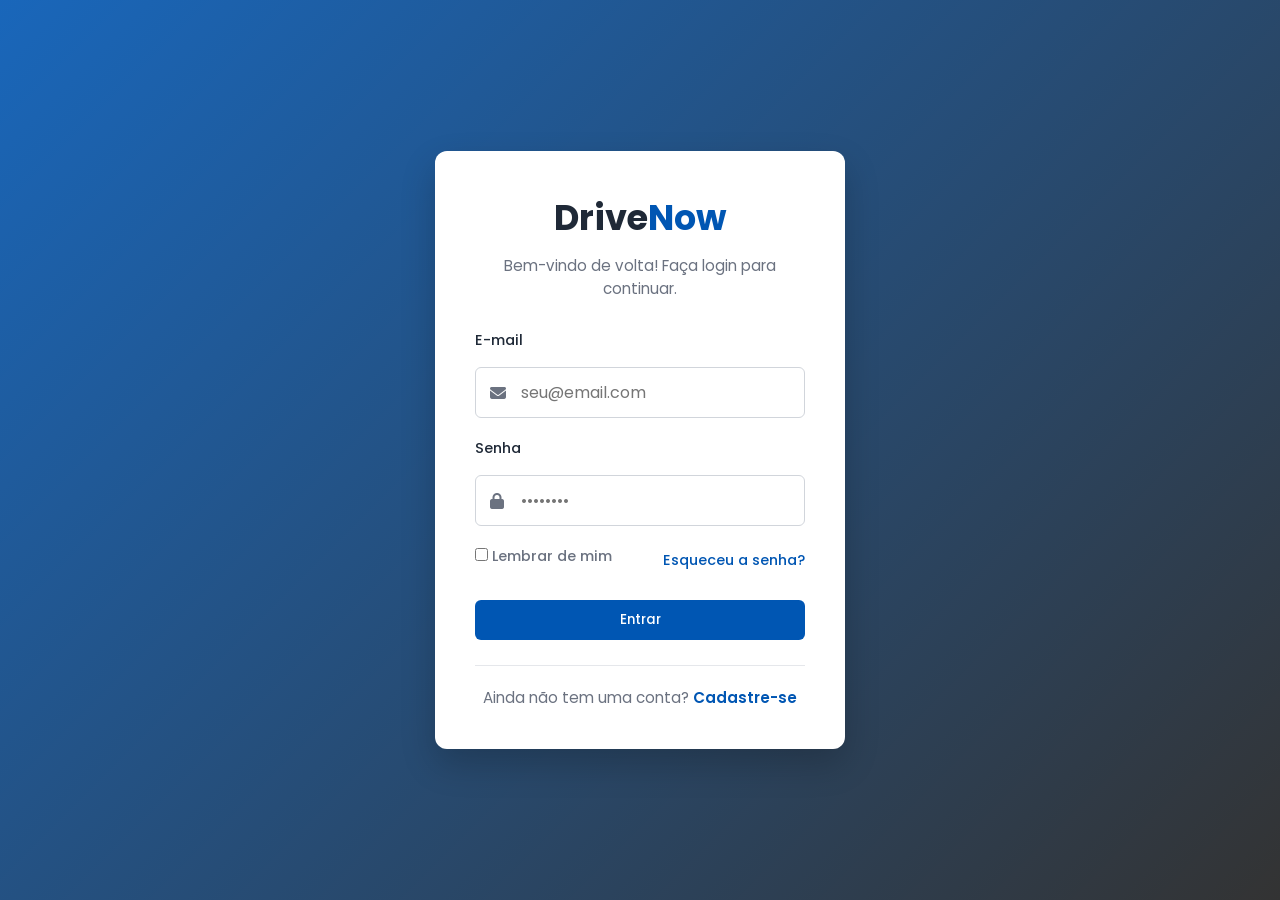
==== frontend/admin.html @ c978b405 "Add files via upload" ====
<!DOCTYPE html>
<html lang="pt-BR">
<head>
    <meta charset="UTF-8">
    <meta name="viewport" content="width=device-width, initial-scale=1.0">
    <title>Painel Admin | DriveNow</title>
    <link href="https://fonts.googleapis.com/css2?family=Poppins:wght@300;400;500;600;700&display=swap" rel="stylesheet">
    <link rel="stylesheet" href="https://cdnjs.cloudflare.com/ajax/libs/font-awesome/6.4.0/css/all.min.css">
    <link rel="stylesheet" href="style.css"> <link rel="stylesheet" href="admin.css"> </head>
<body class="admin-body">

    <div class="admin-container">
        <aside class="sidebar">
            <div class="sidebar-header">
                <a href="index.html" class="logo">Drive<span>Now</span></a>
            </div>
            
            <ul class="sidebar-menu">
                <li class="active"><a href="#" data-target="sec-dashboard"><i class="fas fa-home"></i> Dashboard</a></li>
                <li><a href="#" data-target="sec-veiculos"><i class="fas fa-car"></i> Veículos</a></li>
                <li><a href="#" data-target="sec-locatarios"><i class="fas fa-user"></i> Locatários</a></li>
                <li><a href="#" data-target="sec-locacoes"><i class="fas fa-clipboard-list"></i> Locações</a></li>
                <li><a href="#" data-target="sec-financeiro"><i class="fas fa-money-bill-wave"></i> Financeiro</a></li>
                <li><a href="#" data-target="sec-manutencao"><i class="fas fa-wrench"></i> Manutenção</a></li>
                <li><a href="#" data-target="sec-relatorios"><i class="fas fa-chart-bar"></i> Relatórios</a></li>
                <li class="divider"></li>
                <li><a href="#" data-target="sec-config"><i class="fas fa-cog"></i> Configurações</a></li>
                <li><a href="#" onclick="adminLogout()"><i class="fas fa-sign-out-alt"></i> Deslogar</a></li>
            </ul>
        </aside>

        <main class="main-content">
            <header class="top-header">
                <div class="header-left">
                    <button class="hamburger" id="hamburger"><i class="fas fa-bars"></i></button>
                    <div class="header-title">
                        <h2 id="page-title">Dashboard Visão Geral</h2>
                    </div>
                </div>
                <div class="header-user">
                    <span id="admin-name">Olá, Admin</span>
                    <div class="avatar"><i class="fas fa-user-shield"></i></div>
                </div>
            </header>

            <!-- DASHBOARD -->
            <div id="sec-dashboard" class="admin-section" style="display: block;">
                <!-- Métricas Principais -->
                <div class="dashboard-metrics">
                    <div class="stat-card primary">
                        <div class="stat-info">
                            <h3>Reservas Ativas</h3>
                            <p class="number">12</p>
                            <span class="change positive">+8% vs ontem</span>
                        </div>
                        <div class="stat-icon"><i class="fas fa-key"></i></div>
                    </div>
                    <div class="stat-card success">
                        <div class="stat-info">
                            <h3>Veículos Disponíveis</h3>
                            <p class="number">24</p>
                            <span class="change neutral">de 32 total</span>
                        </div>
                        <div class="stat-icon"><i class="fas fa-car-side"></i></div>
                    </div>
                    <div class="stat-card warning">
                        <div class="stat-info">
                            <h3>Total de Clientes</h3>
                            <p class="number">156</p>
                            <span class="change positive">+12 este mês</span>
                        </div>
                        <div class="stat-icon"><i class="fas fa-users"></i></div>
                    </div>
                    <div class="stat-card info">
                        <div class="stat-info">
                            <h3>Faturamento (Mês)</h3>
                            <p class="number">R$ 18.450</p>
                            <span class="change positive">+15% vs mês anterior</span>
                        </div>
                        <div class="stat-icon"><i class="fas fa-dollar-sign"></i></div>
                    </div>
                </div>

                <!-- Gráficos e Análises -->
                <div class="dashboard-charts">
                    <div class="chart-container">
                        <h3>Receita Mensal</h3>
                        <div class="chart-placeholder">
                            <div class="chart-bar" style="height: 60%; background: var(--primary-color);"><span>R$ 18.4k</span></div>
                            <div class="chart-bar" style="height: 45%; background: var(--success-color);"><span>R$ 15.6k</span></div>
                            <div class="chart-bar" style="height: 80%; background: var(--warning-color);"><span>R$ 22.1k</span></div>
                            <div class="chart-bar" style="height: 35%; background: var(--danger-color);"><span>R$ 12.3k</span></div>
                            <div class="chart-bar" style="height: 70%; background: var(--primary-color);"><span>R$ 19.8k</span></div>
                            <div class="chart-bar" style="height: 55%; background: var(--success-color);"><span>R$ 16.2k</span></div>
                        </div>
                        <div class="chart-labels">
                            <span>Jan</span><span>Fev</span><span>Mar</span><span>Abr</span><span>Mai</span><span>Jun</span>
                        </div>
                    </div>

                    <div class="chart-container">
                        <h3>Utilização da Frota</h3>
                        <div class="pie-chart">
                            <div class="pie-segment" style="background: conic-gradient(var(--success-color) 0% 75%, var(--warning-color) 75% 85%, var(--danger-color) 85% 100%);">
                                <div class="pie-center">
                                    <span class="pie-percentage">75%</span>
                                    <span class="pie-label">Alugados</span>
                                </div>
                            </div>
                        </div>
                        <div class="chart-legend">
                            <div class="legend-item"><span class="legend-color" style="background: var(--success-color);"></span> Disponível (75%)</div>
                            <div class="legend-item"><span class="legend-color" style="background: var(--warning-color);"></span> Manutenção (10%)</div>
                            <div class="legend-item"><span class="legend-color" style="background: var(--danger-color);"></span> Indisponível (15%)</div>
                        </div>
                    </div>
                </div>

                <!-- Atividades Recentes -->
                <div class="recent-activities">
                    <div class="section-header">
                        <h3>Atividades Recentes</h3>
                        <button class="btn btn-outline">Ver Todas</button>
                    </div>
                    <div class="activity-list">
                        <div class="activity-item">
                            <div class="activity-icon success"><i class="fas fa-check-circle"></i></div>
                            <div class="activity-content">
                                <p><strong>João Silva</strong> alugou Audi RS7</p>
                                <span class="activity-time">há 2 horas</span>
                            </div>
                        </div>
                        <div class="activity-item">
                            <div class="activity-icon warning"><i class="fas fa-tools"></i></div>
                            <div class="activity-content">
                                <p>Manutenção agendada para BMW X5</p>
                                <span class="activity-time">há 4 horas</span>
                            </div>
                        </div>
                        <div class="activity-item">
                            <div class="activity-icon primary"><i class="fas fa-user-plus"></i></div>
                            <div class="activity-content">
                                <p>Novo cliente <strong>Maria Santos</strong> cadastrado</p>
                                <span class="activity-time">há 6 horas</span>
                            </div>
                        </div>
                        <div class="activity-item">
                            <div class="activity-icon danger"><i class="fas fa-exclamation-triangle"></i></div>
                            <div class="activity-content">
                                <p>Locação atrasada - Volkswagen Polo</p>
                                <span class="activity-time">há 8 horas</span>
                            </div>
                        </div>
                    </div>
                </div>

                <!-- Alertas e Notificações -->
                <div class="dashboard-alerts">
                    <div class="alert-card warning">
                        <i class="fas fa-exclamation-triangle"></i>
                        <div class="alert-content">
                            <h4>3 veículos com manutenção pendente</h4>
                            <p>Revisão preventiva necessária</p>
                        </div>
                        <button class="btn btn-sm">Ver Detalhes</button>
                    </div>
                    <div class="alert-card info">
                        <i class="fas fa-calendar-check"></i>
                        <div class="alert-content">
                            <h4>5 reservas para hoje</h4>
                            <p>Prepare os veículos</p>
                        </div>
                        <button class="btn btn-sm">Ver Agenda</button>
                    </div>
                </div>
            </div>

            <!-- VEÍCULOS -->
            <div id="sec-veiculos" class="admin-section" style="display: none;">
                <div class="section-header">
                    <h3>Gerenciar Veículos</h3>
                    <button class="btn btn-primary" onclick="openAddVehicleModal()" style="padding: 8px 20px;">+ Adicionar Veículo</button>
                </div>

                <!-- Estatísticas da Frota -->
                <div class="fleet-stats">
                    <div class="stat-mini">
                        <span class="stat-number">32</span>
                        <span class="stat-label">Total de Veículos</span>
                    </div>
                    <div class="stat-mini">
                        <span class="stat-number">24</span>
                        <span class="stat-label">Disponíveis</span>
                    </div>
                    <div class="stat-mini">
                        <span class="stat-number">5</span>
                        <span class="stat-label">Alugados</span>
                    </div>
                    <div class="stat-mini">
                        <span class="stat-number">3</span>
                        <span class="stat-label">Em Manutenção</span>
                    </div>
                </div>

                <div class="filter-bar">
                    <input type="text" id="vehicle-search" placeholder="Buscar veículo..." class="filter-input">
                    <select class="filter-select">
                        <option>Todos os Status</option>
                        <option>Disponível</option>
                        <option>Alugado</option>
                        <option>Manutenção</option>
                    </select>
                    <select class="filter-select">
                        <option>Todas as Categorias</option>
                        <option>Luxo</option>
                        <option>Executivo</option>
                        <option>Econômico</option>
                    </select>
                </div>
                <table class="data-table">
                    <thead>
                        <tr>
                            <th>ID</th>
                            <th>Veículo</th>
                            <th>Placa</th>
                            <th>Valor/Dia</th>
                            <th>Status</th>
                            <th>Ações</th>
                        </tr>
                    </thead>
                    <tbody>
                        <tr>
                            <td>#V001</td>
                            <td>Audi RS7</td>
                            <td>ABC-1234</td>
                            <td>R$ 450,00</td>
                            <td><span class="status active">Disponível</span></td>
                            <td><button class="btn-action" title="Editar"><i class="fas fa-edit"></i></button> <button class="btn-action" title="Deletar"><i class="fas fa-trash"></i></button></td>
                        </tr>
                        <tr>
                            <td>#V002</td>
                            <td>Range Rover Velar</td>
                            <td>XYZ-5678</td>
                            <td>R$ 520,00</td>
                            <td><span class="status completed">Alugado</span></td>
                            <td><button class="btn-action" title="Editar"><i class="fas fa-edit"></i></button> <button class="btn-action" title="Deletar"><i class="fas fa-trash"></i></button></td>
                        </tr>
                        <tr>
                            <td>#V003</td>
                            <td>BMW X5</td>
                            <td>DEF-9012</td>
                            <td>R$ 380,00</td>
                            <td><span class="status pending">Manutenção</span></td>
                            <td><button class="btn-action" title="Editar"><i class="fas fa-edit"></i></button> <button class="btn-action" title="Deletar"><i class="fas fa-trash"></i></button></td>
                        </tr>
                    </tbody>
                </table>
            </div>

            <!-- LOCATÁRIOS -->
            <div id="sec-locatarios" class="admin-section" style="display: none;">
                <div class="section-header">
                    <h3>Gerenciar Locatários</h3>
                    <button class="btn btn-primary" onclick="openAddClientModal()" style="padding: 8px 20px;">+ Adicionar Cliente</button>
                </div>
                <div class="filter-bar">
                    <input type="text" id="client-search" placeholder="Buscar por email ou nome..." class="filter-input">
                    <select class="filter-select">
                        <option>Todos os Planos</option>
                        <option>Plus</option>
                        <option>Pro</option>
                        <option>Max</option>
                    </select>
                </div>
                <div class="client-stats">
                    <div class="stat-mini">
                        <span class="stat-number">156</span>
                        <span class="stat-label">Total de Clientes</span>
                    </div>
                    <div class="stat-mini">
                        <span class="stat-number">89</span>
                        <span class="stat-label">Clientes Ativos</span>
                    </div>
                    <div class="stat-mini">
                        <span class="stat-number">67</span>
                        <span class="stat-label">Novos este mês</span>
                    </div>
                    <div class="stat-mini">
                        <span class="stat-number">4.2</span>
                        <span class="stat-label">Média de Locações</span>
                    </div>
                </div>

                <!-- Distribuição de Planos -->
                <div class="plan-distribution">
                    <h4>Distribuição por Plano</h4>
                    <div class="plan-bars">
                        <div class="plan-bar">
                            <span class="plan-name">Plus</span>
                            <div class="bar-container">
                                <div class="bar-fill" style="width: 35%; background: var(--warning-color);"></div>
                            </div>
                            <span class="plan-percentage">35%</span>
                        </div>
                        <div class="plan-bar">
                            <span class="plan-name">Pro</span>
                            <div class="bar-container">
                                <div class="bar-fill" style="width: 45%; background: var(--primary-color);"></div>
                            </div>
                            <span class="plan-percentage">45%</span>
                        </div>
                        <div class="plan-bar">
                            <span class="plan-name">Max</span>
                            <div class="bar-container">
                                <div class="bar-fill" style="width: 20%; background: var(--success-color);"></div>
                            </div>
                            <span class="plan-percentage">20%</span>
                        </div>
                    </div>
                </div>
                <table class="data-table">
                    <thead>
                        <tr>
                            <th>ID</th>
                            <th>Nome/Email</th>
                            <th>Plano</th>
                            <th>Data Cadastro</th>
                            <th>Locações</th>
                            <th>Status</th>
                            <th>Ações</th>
                        </tr>
                    </thead>
                    <tbody>
                        <tr>
                            <td>#C001</td>
                            <td>João Silva<br><small>joao@email.com</small></td>
                            <td><span class="badge badge-pro">Pro</span></td>
                            <td>15/01/2026</td>
                            <td>5</td>
                            <td><span class="status active">Ativo</span></td>
                            <td><button class="btn-action" title="Ver Detalhes" onclick="viewClientDetails('C001')"><i class="fas fa-eye"></i></button> <button class="btn-action" title="Editar" onclick="editClient('C001')"><i class="fas fa-edit"></i></button></td>
                        </tr>
                        <tr>
                            <td>#C002</td>
                            <td>Maria Santos<br><small>maria@email.com</small></td>
                            <td><span class="badge badge-plus">Plus</span></td>
                            <td>20/02/2026</td>
                            <td>2</td>
                            <td><span class="status active">Ativo</span></td>
                            <td><button class="btn-action" title="Ver Detalhes" onclick="viewClientDetails('C002')"><i class="fas fa-eye"></i></button> <button class="btn-action" title="Editar" onclick="editClient('C002')"><i class="fas fa-edit"></i></button></td>
                        </tr>
                        <tr>
                            <td>#C003</td>
                            <td>Carlos Oliveira<br><small>carlos@email.com</small></td>
                            <td><span class="badge badge-max">Max</span></td>
                            <td>10/03/2026</td>
                            <td>12</td>
                            <td><span class="status active">Ativo</span></td>
                            <td><button class="btn-action" title="Ver Detalhes" onclick="viewClientDetails('C003')"><i class="fas fa-eye"></i></button> <button class="btn-action" title="Editar" onclick="editClient('C003')"><i class="fas fa-edit"></i></button></td>
                        </tr>
                        <tr>
                            <td>#C004</td>
                            <td>Ana Costa<br><small>ana@email.com</small></td>
                            <td><span class="badge badge-plus">Plus</span></td>
                            <td>05/03/2026</td>
                            <td>1</td>
                            <td><span class="status pending">Pendente</span></td>
                            <td><button class="btn-action" title="Ver Detalhes" onclick="viewClientDetails('C004')"><i class="fas fa-eye"></i></button> <button class="btn-action" title="Editar" onclick="editClient('C004')"><i class="fas fa-edit"></i></button></td>
                        </tr>
                    </tbody>
                </table>
            </div>

            <!-- LOCAÇÕES -->
            <div id="sec-locacoes" class="admin-section" style="display: none;">
                <div class="section-header">
                    <h3>Gerenciar Locações</h3>
                    <button class="btn btn-primary" onclick="openNewReservationModal()" style="padding: 8px 20px;">+ Nova Locação</button>
                </div>
                <div class="filter-bar">
                    <input type="text" id="reservation-search" placeholder="Buscar por veículo ou cliente..." class="filter-input">
                    <select class="filter-select">
                        <option>Todos os Status</option>
                        <option>Em Andamento</option>
                        <option>Concluído</option>
                        <option>Cancelado</option>
                        <option>Pendente</option>
                    </select>
                    <input type="date" class="filter-input" placeholder="Data inicial">
                    <input type="date" class="filter-input" placeholder="Data final">
                    <select class="filter-select">
                        <option>Todas as Categorias</option>
                        <option>Luxo</option>
                        <option>Executivo</option>
                        <option>Econômico</option>
                    </select>
                </div>
                <div class="reservation-stats">
                    <div class="stat-mini">
                        <span class="stat-number">12</span>
                        <span class="stat-label">Ativas</span>
                    </div>
                    <div class="stat-mini">
                        <span class="stat-number">45</span>
                        <span class="stat-label">Este mês</span>
                    </div>
                    <div class="stat-mini">
                        <span class="stat-number">3</span>
                        <span class="stat-label">Atrasadas</span>
                    </div>
                    <div class="stat-mini">
                        <span class="stat-number">R$ 15.2k</span>
                        <span class="stat-label">Receita Pendente</span>
                    </div>
                </div>
                <table class="data-table">
                    <thead>
                        <tr>
                            <th>ID Locação</th>
                            <th>Veículo</th>
                            <th>Cliente</th>
                            <th>Período</th>
                            <th>Valor</th>
                            <th>Status</th>
                            <th>Ações</th>
                        </tr>
                    </thead>
                    <tbody>
                        <tr>
                            <td>#LOC001</td>
                            <td>Audi RS7</td>
                            <td>João Silva</td>
                            <td>30/03 - 02/04</td>
                            <td>R$ 1.350,00</td>
                            <td><span class="status active">Em Andamento</span></td>
                            <td>
                                <button class="btn-action" title="Editar" onclick="editReservation('LOC001')"><i class="fas fa-edit"></i></button>
                                <button class="btn-action" title="Finalizar" onclick="completeReservation('LOC001')"><i class="fas fa-check"></i></button>
                                <button class="btn-action" title="Cancelar" onclick="cancelReservation('LOC001')"><i class="fas fa-times"></i></button>
                            </td>
                        </tr>
                        <tr>
                            <td>#LOC002</td>
                            <td>Range Rover</td>
                            <td>Maria Santos</td>
                            <td>28/03 - 30/03</td>
                            <td>R$ 1.040,00</td>
                            <td><span class="status completed">Concluído</span></td>
                            <td>
                                <button class="btn-action" title="Ver Detalhes" onclick="viewReservationDetails('LOC002')"><i class="fas fa-eye"></i></button>
                                <button class="btn-action" title="Recibo" onclick="generateReceipt('LOC002')"><i class="fas fa-file-pdf"></i></button>
                            </td>
                        </tr>
                        <tr>
                            <td>#LOC003</td>
                            <td>BMW X5</td>
                            <td>Carlos Oliveira</td>
                            <td>01/04 - 05/04</td>
                            <td>R$ 1.520,00</td>
                            <td><span class="status pending">Pendente</span></td>
                            <td>
                                <button class="btn-action" title="Confirmar" onclick="confirmReservation('LOC003')"><i class="fas fa-check-circle"></i></button>
                                <button class="btn-action" title="Editar" onclick="editReservation('LOC003')"><i class="fas fa-edit"></i></button>
                            </td>
                        </tr>
                        <tr>
                            <td>#LOC004</td>
                            <td>Volkswagen Polo</td>
                            <td>Ana Costa</td>
                            <td>25/03 - 27/03</td>
                            <td>R$ 360,00</td>
                            <td><span class="status completed">Concluído</span></td>
                            <td>
                                <button class="btn-action" title="Ver Detalhes" onclick="viewReservationDetails('LOC004')"><i class="fas fa-eye"></i></button>
                                <button class="btn-action" title="Recibo" onclick="generateReceipt('LOC004')"><i class="fas fa-file-pdf"></i></button>
                            </td>
                        </tr>
                    </tbody>
                </table>
            </div>

            <!-- FINANCEIRO -->
            <div id="sec-financeiro" class="admin-section" style="display: none;">
                <div class="section-header">
                    <h3>Relatório Financeiro</h3>
                </div>
                <div class="financial-cards">
                    <div class="financial-card">
                        <h4>Receita Total (Mês)</h4>
                        <p class="amount">R$ 18.450,00</p>
                        <span class="change positive">+12% vs mês anterior</span>
                    </div>
                    <div class="financial-card">
                        <h4>Receita Pendente</h4>
                        <p class="amount">R$ 2.100,00</p>
                        <span class="change neutral">3 pendências</span>
                    </div>
                    <div class="financial-card">
                        <h4>Ticket Médio</h4>
                        <p class="amount">R$ 1.234,00</p>
                        <span class="change neutral">Por locação</span>
                    </div>
                </div>
                <table class="data-table">
                    <thead>
                        <tr>
                            <th>ID</th>
                            <th>Locação</th>
                            <th>Valor</th>
                            <th>Data</th>
                            <th>Método</th>
                            <th>Status</th>
                        </tr>
                    </thead>
                    <tbody>
                        <tr>
                            <td>#PG001</td>
                            <td>#LOC001</td>
                            <td>R$ 1.350,00</td>
                            <td>30/03/2026</td>
                            <td>Débito</td>
                            <td><span class="status active">Pago</span></td>
                        </tr>
                        <tr>
                            <td>#PG002</td>
                            <td>#LOC002</td>
                            <td>R$ 1.040,00</td>
                            <td>28/03/2026</td>
                            <td>Crédito</td>
                            <td><span class="status active">Pago</span></td>
                        </tr>
                    </tbody>
                </table>
            </div>

            <!-- MANUTENÇÃO -->
            <div id="sec-manutencao" class="admin-section" style="display: none;">
                <div class="section-header">
                    <h3>Manutenção de Veículos</h3>
                    <button class="btn btn-primary" onclick="openAddMaintenanceModal()" style="padding: 8px 20px;">+ Nova Manutenção</button>
                </div>
                <div class="maintenance-overview">
                    <div class="overview-card">
                        <h4>Veículos em Manutenção</h4>
                        <span class="overview-number">3</span>
                    </div>
                    <div class="overview-card">
                        <h4>Manutenções este mês</h4>
                        <span class="overview-number">8</span>
                    </div>
                    <div class="overview-card">
                        <h4>Custo médio</h4>
                        <span class="overview-number">R$ 450</span>
                    </div>
                </div>
                <div class="filter-bar">
                    <select class="filter-select">
                        <option>Todos os Tipos</option>
                        <option>Revisão</option>
                        <option>Reparo</option>
                        <option>Substituição</option>
                        <option>Lavagem</option>
                    </select>
                    <select class="filter-select">
                        <option>Todos os Status</option>
                        <option>Em Andamento</option>
                        <option>Concluído</option>
                        <option>Atrasado</option>
                    </select>
                </div>
                <table class="data-table">
                    <thead>
                        <tr>
                            <th>ID</th>
                            <th>Veículo</th>
                            <th>Tipo</th>
                            <th>Data Início</th>
                            <th>Previsão</th>
                            <th>Custo</th>
                            <th>Status</th>
                            <th>Ações</th>
                        </tr>
                    </thead>
                    <tbody>
                        <tr>
                            <td>#MNT001</td>
                            <td>BMW X5</td>
                            <td>Revisão</td>
                            <td>25/03/2026</td>
                            <td>02/04/2026</td>
                            <td>R$ 850,00</td>
                            <td><span class="status pending">Em Progresso</span></td>
                            <td>
                                <button class="btn-action" title="Editar" onclick="editMaintenance('MNT001')"><i class="fas fa-edit"></i></button>
                                <button class="btn-action" title="Finalizar" onclick="completeMaintenance('MNT001')"><i class="fas fa-check"></i></button>
                            </td>
                        </tr>
                        <tr>
                            <td>#MNT002</td>
                            <td>Audi RS7</td>
                            <td>Reparo</td>
                            <td>20/03/2026</td>
                            <td>25/03/2026</td>
                            <td>R$ 1.200,00</td>
                            <td><span class="status completed">Concluído</span></td>
                            <td>
                                <button class="btn-action" title="Ver Detalhes" onclick="viewMaintenanceDetails('MNT002')"><i class="fas fa-eye"></i></button>
                                <button class="btn-action" title="Recibo" onclick="generateMaintenanceReceipt('MNT002')"><i class="fas fa-file-pdf"></i></button>
                            </td>
                        </tr>
                        <tr>
                            <td>#MNT003</td>
                            <td>Range Rover</td>
                            <td>Substituição</td>
                            <td>28/03/2026</td>
                            <td>05/04/2026</td>
                            <td>R$ 2.500,00</td>
                            <td><span class="status active">Aguardando Peças</span></td>
                            <td>
                                <button class="btn-action" title="Editar" onclick="editMaintenance('MNT003')"><i class="fas fa-edit"></i></button>
                                <button class="btn-action" title="Atualizar Status" onclick="updateMaintenanceStatus('MNT003')"><i class="fas fa-clock"></i></button>
                            </td>
                        </tr>
                    </tbody>
                </table>
            </div>

            <!-- RELATÓRIOS -->
            <div id="sec-relatorios" class="admin-section" style="display: none;">
                <div class="section-header">
                    <h3>Relatórios</h3>
                </div>
                <div class="reports-grid">
                    <div class="report-card">
                        <i class="fas fa-chart-line"></i>
                        <h4>Desempenho Mensal</h4>
                        <p>Ver gráficos de receita e utilizações</p>
                        <button class="btn btn-primary btn-sm" onclick="generateReport('monthly')">Gerar</button>
                    </div>
                    <div class="report-card">
                        <i class="fas fa-users"></i>
                        <h4>Análise de Clientes</h4>
                        <p>Dados demográficos e preferências</p>
                        <button class="btn btn-primary btn-sm" onclick="generateReport('clients')">Gerar</button>
                    </div>
                    <div class="report-card">
                        <i class="fas fa-car"></i>
                        <h4>Frota</h4>
                        <p>Utilização e disponibilidade</p>
                        <button class="btn btn-primary btn-sm" onclick="generateReport('fleet')">Gerar</button>
                    </div>
                    <div class="report-card">
                        <i class="fas fa-file-pdf"></i>
                        <h4>Exportar Dados</h4>
                        <p>Baixar relatórios em PDF/Excel</p>
                        <button class="btn btn-primary btn-sm" onclick="exportData()">Exportar</button>
                    </div>
                </div>
            </div>

            <!-- CONFIGURAÇÕES -->
            <div id="sec-config" class="admin-section" style="display: none;">
                <div class="section-header">
                    <h3>Configurações do Sistema</h3>
                    <div class="header-actions">
                        <button class="btn btn-outline" onclick="resetSettings()">
                            <i class="fas fa-undo"></i> Restaurar Padrões
                        </button>
                        <button class="btn btn-primary" onclick="saveSettings()">
                            <i class="fas fa-save"></i> Salvar Alterações
                        </button>
                    </div>
                </div>

                <!-- Sistema de Abas para Configurações -->
                <div class="settings-tabs">
                    <button class="settings-tab active" data-tab="general">
                        <i class="fas fa-cogs"></i> Geral
                    </button>
                    <button class="settings-tab" data-tab="financial">
                        <i class="fas fa-dollar-sign"></i> Financeiro
                    </button>
                    <button class="settings-tab" data-tab="notifications">
                        <i class="fas fa-bell"></i> Notificações
                    </button>
                    <button class="settings-tab" data-tab="security">
                        <i class="fas fa-shield-alt"></i> Segurança
                    </button>
                    <button class="settings-tab" data-tab="integrations">
                        <i class="fas fa-plug"></i> Integrações
                    </button>
                </div>

                <!-- Aba Geral -->
                <div id="tab-general" class="settings-content active">
                    <div class="settings-card">
                        <h4><i class="fas fa-building"></i> Informações da Empresa</h4>
                        <div class="settings-grid">
                            <div class="setting-item">
                                <label>Nome da Empresa</label>
                                <input type="text" value="DriveNow Locadora" class="setting-input">
                            </div>
                            <div class="setting-item">
                                <label>CNPJ</label>
                                <input type="text" value="12.345.678/0001-90" class="setting-input" placeholder="00.000.000/0000-00">
                            </div>
                            <div class="setting-item">
                                <label>Telefone</label>
                                <input type="tel" value="(11) 99999-9999" class="setting-input">
                            </div>
                            <div class="setting-item">
                                <label>Email Principal</label>
                                <input type="email" value="contato@drivenow.com" class="setting-input">
                            </div>
                            <div class="setting-item full-width">
                                <label>Endereço</label>
                                <input type="text" value="Rua das Locações, 123 - São Paulo/SP" class="setting-input">
                            </div>
                        </div>
                    </div>

                    <div class="settings-card">
                        <h4><i class="fas fa-clock"></i> Horário de Funcionamento</h4>
                        <div class="settings-grid">
                            <div class="setting-item">
                                <label>Horário Abertura</label>
                                <input type="time" value="08:00" class="setting-input">
                            </div>
                            <div class="setting-item">
                                <label>Horário Fechamento</label>
                                <input type="time" value="18:00" class="setting-input">
                            </div>
                            <div class="setting-item">
                                <label>Fuso Horário</label>
                                <select class="setting-input">
                                    <option value="America/Sao_Paulo" selected>America/São Paulo (GMT-3)</option>
                                    <option value="America/Rio_Branco">America/Rio Branco (GMT-5)</option>
                                </select>
                            </div>
                        </div>
                        <div class="setting-item checkbox">
                            <input type="checkbox" id="weekends" checked>
                            <label for="weekends">Funcionamento aos finais de semana</label>
                        </div>
                    </div>
                </div>

                <!-- Aba Financeiro -->
                <div id="tab-financial" class="settings-content">
                    <div class="settings-card">
                        <h4><i class="fas fa-calculator"></i> Taxas e Valores</h4>
                        <div class="settings-grid">
                            <div class="setting-item">
                                <label>Taxa de Comissão (%)</label>
                                <input type="number" value="15" min="0" max="50" step="0.5" class="setting-input">
                                <small>Porcentagem sobre cada locação</small>
                            </div>
                            <div class="setting-item">
                                <label>Multa por Atraso (R$/dia)</label>
                                <input type="number" value="50" min="0" step="5" class="setting-input">
                                <small>Valor cobrado por dia de atraso</small>
                            </div>
                            <div class="setting-item">
                                <label>Taxa de Cancelamento (%)</label>
                                <input type="number" value="10" min="0" max="100" class="setting-input">
                                <small>Taxa aplicada em cancelamentos</small>
                            </div>
                            <div class="setting-item">
                                <label>Valor Mínimo de Locação (R$)</label>
                                <input type="number" value="100" min="0" step="10" class="setting-input">
                            </div>
                        </div>
                    </div>

                    <div class="settings-card">
                        <h4><i class="fas fa-credit-card"></i> Formas de Pagamento</h4>
                        <div class="payment-methods">
                            <div class="setting-item checkbox">
                                <input type="checkbox" id="credit" checked>
                                <label for="credit">Cartão de Crédito</label>
                            </div>
                            <div class="setting-item checkbox">
                                <input type="checkbox" id="debit" checked>
                                <label for="debit">Cartão de Débito</label>
                            </div>
                            <div class="setting-item checkbox">
                                <input type="checkbox" id="pix" checked>
                                <label for="pix">PIX</label>
                            </div>
                            <div class="setting-item checkbox">
                                <input type="checkbox" id="boleto">
                                <label for="boleto">Boleto Bancário</label>
                            </div>
                            <div class="setting-item checkbox">
                                <input type="checkbox" id="transfer">
                                <label for="transfer">Transferência Bancária</label>
                            </div>
                        </div>
                    </div>
                </div>

                <!-- Aba Notificações -->
                <div id="tab-notifications" class="settings-content">
                    <div class="settings-card">
                        <h4><i class="fas fa-envelope"></i> Configurações de Email</h4>
                        <div class="settings-grid">
                            <div class="setting-item">
                                <label>SMTP Server</label>
                                <input type="text" value="smtp.gmail.com" class="setting-input">
                            </div>
                            <div class="setting-item">
                                <label>Porta SMTP</label>
                                <input type="number" value="587" class="setting-input">
                            </div>
                            <div class="setting-item">
                                <label>Email Remetente</label>
                                <input type="email" value="admin@drivenow.com" class="setting-input">
                            </div>
                            <div class="setting-item">
                                <label>Senha do Email</label>
                                <input type="password" value="••••••••" class="setting-input">
                            </div>
                        </div>
                        <button class="btn btn-outline btn-sm" onclick="testEmailConnection()">
                            <i class="fas fa-test-tube"></i> Testar Conexão
                        </button>
                    </div>

                    <div class="settings-card">
                        <h4><i class="fas fa-bell"></i> Tipos de Notificação</h4>
                        <div class="notification-settings">
                            <div class="notification-item">
                                <div class="notification-info">
                                    <h5>Nova Reserva</h5>
                                    <p>Notificar quando um cliente faz uma reserva</p>
                                </div>
                                <div class="notification-controls">
                                    <input type="checkbox" id="notify-reservation" checked>
                                    <select class="setting-input small">
                                        <option>Email + Push</option>
                                        <option>Apenas Email</option>
                                        <option>Apenas Push</option>
                                    </select>
                                </div>
                            </div>
                            <div class="notification-item">
                                <div class="notification-info">
                                    <h5>Cancelamento</h5>
                                    <p>Notificar quando uma reserva é cancelada</p>
                                </div>
                                <div class="notification-controls">
                                    <input type="checkbox" id="notify-cancel" checked>
                                    <select class="setting-input small">
                                        <option>Email + Push</option>
                                        <option>Apenas Email</option>
                                    </select>
                                </div>
                            </div>
                            <div class="notification-item">
                                <div class="notification-info">
                                    <h5>Atraso na Devolução</h5>
                                    <p>Alertar sobre veículos não devolvidos no prazo</p>
                                </div>
                                <div class="notification-controls">
                                    <input type="checkbox" id="notify-delay" checked>
                                    <select class="setting-input small">
                                        <option>Email + Push</option>
                                        <option>Apenas Email</option>
                                    </select>
                                </div>
                            </div>
                        </div>
                    </div>
                </div>

                <!-- Aba Segurança -->
                <div id="tab-security" class="settings-content">
                    <div class="settings-card">
                        <h4><i class="fas fa-lock"></i> Políticas de Senha</h4>
                        <div class="settings-grid">
                            <div class="setting-item">
                                <label>Comprimento Mínimo</label>
                                <input type="number" value="8" min="6" max="20" class="setting-input">
                            </div>
                            <div class="setting-item">
                                <label>Expirar Senha (dias)</label>
                                <input type="number" value="90" min="30" class="setting-input">
                            </div>
                        </div>
                        <div class="password-requirements">
                            <div class="setting-item checkbox">
                                <input type="checkbox" id="require-uppercase" checked>
                                <label for="require-uppercase">Exigir letra maiúscula</label>
                            </div>
                            <div class="setting-item checkbox">
                                <input type="checkbox" id="require-lowercase" checked>
                                <label for="require-lowercase">Exigir letra minúscula</label>
                            </div>
                            <div class="setting-item checkbox">
                                <input type="checkbox" id="require-numbers" checked>
                                <label for="require-numbers">Exigir números</label>
                            </div>
                            <div class="setting-item checkbox">
                                <input type="checkbox" id="require-special" checked>
                                <label for="require-special">Exigir caracteres especiais</label>
                            </div>
                        </div>
                    </div>

                    <div class="settings-card">
                        <h4><i class="fas fa-user-shield"></i> Controle de Acesso</h4>
                        <div class="access-control">
                            <div class="setting-item">
                                <label>Tempo de Sessão (minutos)</label>
                                <input type="number" value="60" min="15" class="setting-input">
                            </div>
                            <div class="setting-item checkbox">
                                <input type="checkbox" id="two-factor" checked>
                                <label for="two-factor">Exigir autenticação de dois fatores</label>
                            </div>
                            <div class="setting-item checkbox">
                                <input type="checkbox" id="ip-restriction">
                                <label for="ip-restriction">Restringir acesso por IP</label>
                            </div>
                        </div>
                    </div>
                </div>

                <!-- Aba Integrações -->
                <div id="tab-integrations" class="settings-content">
                    <div class="settings-card">
                        <h4><i class="fas fa-plug"></i> APIs e Integrações</h4>
                        <div class="integration-item">
                            <div class="integration-header">
                                <div class="integration-info">
                                    <i class="fab fa-whatsapp"></i>
                                    <div>
                                        <h5>WhatsApp Business API</h5>
                                        <p>Envio de notificações via WhatsApp</p>
                                    </div>
                                </div>
                                <div class="integration-status">
                                    <span class="status active">Conectado</span>
                                    <button class="btn btn-outline btn-sm">Configurar</button>
                                </div>
                            </div>
                        </div>

                        <div class="integration-item">
                            <div class="integration-header">
                                <div class="integration-info">
                                    <i class="fas fa-credit-card"></i>
                                    <div>
                                        <h5>Gateway de Pagamento</h5>
                                        <p>Processamento de pagamentos online</p>
                                    </div>
                                </div>
                                <div class="integration-status">
                                    <span class="status active">Mercado Pago</span>
                                    <button class="btn btn-outline btn-sm">Configurar</button>
                                </div>
                            </div>
                        </div>

                        <div class="integration-item">
                            <div class="integration-header">
                                <div class="integration-info">
                                    <i class="fas fa-map-marked-alt"></i>
                                    <div>
                                        <h5>Google Maps API</h5>
                                        <p>Integração com mapas e localização</p>
                                    </div>
                                </div>
                                <div class="integration-status">
                                    <span class="status inactive">Desconectado</span>
                                    <button class="btn btn-primary btn-sm">Conectar</button>
                                </div>
                            </div>
                        </div>
                    </div>

                    <div class="settings-card">
                        <h4><i class="fas fa-database"></i> Backup e Sincronização</h4>
                        <div class="backup-settings">
                            <div class="setting-item">
                                <label>Frequência de Backup</label>
                                <select class="setting-input">
                                    <option value="daily" selected>Diário</option>
                                    <option value="weekly">Semanal</option>
                                    <option value="monthly">Mensal</option>
                                </select>
                            </div>
                            <div class="setting-item">
                                <label>Local de Armazenamento</label>
                                <select class="setting-input">
                                    <option value="local" selected>Local</option>
                                    <option value="cloud">Nuvem</option>
                                    <option value="both">Ambos</option>
                                </select>
                            </div>
                            <button class="btn btn-outline" onclick="runBackup()">
                                <i class="fas fa-download"></i> Executar Backup Agora
                            </button>
                        </div>
                    </div>
                </div>

                <!-- Status de Salvamento -->
                <div class="save-status" id="save-status">
                    <i class="fas fa-check-circle"></i>
                    <span>Configurações salvas com sucesso!</span>
                </div>
            </div>
        </main>
    </div>

    <div class="sidebar-overlay" id="sidebar-overlay"></div>

    <script src="admin.js"></script>
</body>
</html>
---- frontend/style.css ----
/* Variáveis de Cores e Fontes */
:root {
    --primary-color: #0056b3;
    --secondary-color: #ff6b00;
    --text-dark: #1f2937;
    --text-light: #6b7280;
    --bg-light: #f3f4f6;
    --white: #ffffff;
    --transition: all 0.3s ease;
}

/* Reset Geral */
* {
    margin: 0;
    padding: 0;
    box-sizing: border-box;
    font-family: 'Poppins', sans-serif;
}

html {
    scroll-behavior: smooth;
}

body {
    background-color: var(--white);
    color: var(--text-dark);
}

a {
    text-decoration: none;
    color: inherit;
}

ul {
    list-style: none;
}

.container {
    max-width: 1200px;
    margin: 0 auto;
    padding: 0 20px;
}

.section-padding {
    padding: 80px 0;
}

.bg-light {
    background-color: var(--bg-light);
}

/* Botões */
.btn {
    display: inline-block;
    padding: 10px 24px;
    border-radius: 6px;
    font-weight: 500;
    cursor: pointer;
    transition: var(--transition);
    text-align: center;
    border: none;
}

.btn-primary {
    background-color: var(--primary-color);
    color: var(--white);
}

.btn-primary:hover {
    background-color: #004494;
    transform: translateY(-2px);
}

.btn-outline {
    background-color: transparent;
    border: 1px solid var(--text-dark);
    color: var(--text-dark);
}

.btn-outline:hover {
    background-color: var(--text-dark);
    color: var(--white);
}

.btn-block {
    display: block;
    width: 100%;
}

/* Header & Navbar */
header {
    background-color: var(--white);
    position: fixed;
    width: 100%;
    top: 0;
    z-index: 1000;
    box-shadow: 0 2px 10px rgba(0, 0, 0, 0.05);
    transition: var(--transition);
}

.header-container {
    display: flex;
    justify-content: space-between;
    align-items: center;
    height: 80px;
}

.logo {
    font-size: 1.8rem;
    font-weight: 700;
    color: var(--text-dark);
}

.logo span {
    color: var(--primary-color);
}

.nav-links {
    display: flex;
    gap: 30px;
}

.nav-links a {
    font-weight: 500;
    color: var(--text-dark);
    transition: var(--transition);
}

.nav-links a:hover, .nav-links a.active {
    color: var(--primary-color);
}

.header-actions {
    display: flex;
    align-items: center;
    gap: 15px;
}

.menu-toggle {
    display: none;
    font-size: 1.5rem;
    cursor: pointer;
}

/* Hero Section */
.hero {
    margin-top: 80px;
    background: linear-gradient(to right, rgba(0,0,0,0.8), rgba(0,0,0,0.3)), url('https://images.unsplash.com/photo-1485291571150-772bcfc10da5?auto=format&fit=crop&q=80&w=1920') no-repeat center center/cover;
    height: calc(100vh - 80px);
    min-height: 600px;
    display: flex;
    align-items: center;
}

.hero-content {
    display: flex;
    flex-direction: column;
    gap: 40px;
    width: 100%;
}

.hero-text h1 {
    font-size: 3.5rem;
    color: var(--white);
    max-width: 700px;
    margin-bottom: 20px;
    line-height: 1.2;
}

.hero-text h1 span {
    color: var(--secondary-color);
}

.hero-text p {
    color: #e5e7eb;
    font-size: 1.2rem;
    max-width: 600px;
}

/* Formulário de Reserva */
.booking-form-container {
    background-color: var(--white);
    padding: 30px;
    border-radius: 10px;
    box-shadow: 0 10px 30px rgba(0,0,0,0.1);
    max-width: 900px;
}

.booking-form {
    display: grid;
    grid-template-columns: repeat(auto-fit, minmax(200px, 1fr));
    gap: 20px;
    align-items: end;
}

.form-group {
    display: flex;
    flex-direction: column;
    gap: 8px;
}

.form-group label {
    font-size: 0.9rem;
    font-weight: 500;
    color: var(--text-dark);
}

.form-group label i {
    color: var(--primary-color);
    margin-right: 5px;
}

.form-group input {
    padding: 12px 15px;
    border: 1px solid #d1d5db;
    border-radius: 6px;
    font-size: 1rem;
    outline: none;
    transition: var(--transition);
}

.form-group input:focus {
    border-color: var(--primary-color);
}

/* Títulos das Seções */
.section-title {
    text-align: center;
    margin-bottom: 50px;
}

.section-title h2 {
    font-size: 2.5rem;
    margin-bottom: 10px;
}

.section-title h2 span {
    color: var(--primary-color);
}

.section-title p {
    color: var(--text-light);
}

/* Cards da Frota */
.grid-cards {
    display: grid;
    grid-template-columns: repeat(auto-fit, minmax(300px, 1fr));
    gap: 30px;
}

.car-card {
    background: var(--white);
    border-radius: 10px;
    overflow: hidden;
    box-shadow: 0 5px 15px rgba(0,0,0,0.05);
    transition: var(--transition);
    border: 1px solid #e5e7eb;
}

.car-card:hover {
    transform: translateY(-10px);
    box-shadow: 0 15px 30px rgba(0,0,0,0.1);
}

.car-img {
    height: 200px;
    overflow: hidden;
}

.car-img img {
    width: 100%;
    height: 100%;
    object-fit: cover;
    transition: var(--transition);
}

.car-card:hover .car-img img {
    transform: scale(1.05);
}

.car-info {
    padding: 25px;
}

.car-header {
    display: flex;
    justify-content: space-between;
    align-items: center;
    margin-bottom: 20px;
}

.car-header h3 {
    font-size: 1.2rem;
}

.price {
    font-size: 1.4rem;
    font-weight: 700;
    color: var(--primary-color);
}

.price span {
    font-size: 0.9rem;
    color: var(--text-light);
    font-weight: 400;
}

.car-features {
    display: grid;
    grid-template-columns: 1fr 1fr;
    gap: 15px;
    margin-bottom: 25px;
    padding-bottom: 20px;
    border-bottom: 1px solid #e5e7eb;
}

.car-features li {
    font-size: 0.9rem;
    color: var(--text-light);
    display: flex;
    align-items: center;
    gap: 8px;
}

.car-features i {
    color: var(--primary-color);
}

/* Vantagens */
.grid-features {
    display: grid;
    grid-template-columns: repeat(auto-fit, minmax(250px, 1fr));
    gap: 40px;
    text-align: center;
}

.feature-box {
    padding: 30px;
    background: var(--white);
    border-radius: 10px;
    box-shadow: 0 5px 15px rgba(0,0,0,0.05);
    transition: var(--transition);
}

.feature-box:hover {
    transform: translateY(-5px);
}

.feature-icon {
    width: 70px;
    height: 70px;
    background-color: rgba(0, 86, 179, 0.1);
    color: var(--primary-color);
    border-radius: 50%;
    display: flex;
    justify-content: center;
    align-items: center;
    font-size: 2rem;
    margin: 0 auto 20px;
}

.feature-box h3 {
    margin-bottom: 15px;
}

.feature-box p {
    color: var(--text-light);
    font-size: 0.95rem;
}

/* Rodapé */
footer {
    background-color: var(--text-dark);
    color: var(--white);
    padding: 60px 0 20px;
}

.footer-content {
    display: grid;
    grid-template-columns: repeat(auto-fit, minmax(250px, 1fr));
    gap: 40px;
    margin-bottom: 40px;
}

.footer-col h4 {
    font-size: 1.2rem;
    margin-bottom: 20px;
    color: var(--white);
}

.footer-col p {
    color: #9ca3af;
    margin-top: 15px;
    line-height: 1.6;
}

.footer-col ul li {
    margin-bottom: 12px;
}

.footer-col ul li a {
    color: #9ca3af;
    transition: var(--transition);
}

.footer-col ul li a:hover {
    color: var(--secondary-color);
    padding-left: 5px;
}

.contact-info li {
    color: #9ca3af;
    display: flex;
    align-items: center;
    gap: 10px;
}

.social-links {
    margin-top: 20px;
    display: flex;
    gap: 15px;
}

.social-links a {
    display: flex;
    justify-content: center;
    align-items: center;
    width: 40px;
    height: 40px;
    background-color: rgba(255,255,255,0.1);
    border-radius: 50%;
    transition: var(--transition);
}

.social-links a:hover {
    background-color: var(--primary-color);
}

.footer-bottom {
    text-align: center;
    padding-top: 20px;
    border-top: 1px solid rgba(255,255,255,0.1);
    color: #9ca3af;
    font-size: 0.9rem;
}

/* Responsividade */
@media (max-width: 992px) {
    .hero-text h1 { font-size: 2.8rem; }
}

@media (max-width: 768px) {
    .nav-links {
        position: absolute;
        top: 80px;
        left: -100%;
        width: 100%;
        height: calc(100vh - 80px);
        background-color: var(--white);
        flex-direction: column;
        align-items: center;
        justify-content: center;
        transition: var(--transition);
    }

    .nav-links.active { left: 0; }
    
    .menu-toggle { display: block; }
    
    .header-actions .btn { display: none; }
    
    .hero-text h1 { font-size: 2.2rem; }
    
    .booking-form { grid-template-columns: 1fr; }
}
/* =========================================
   ESTILOS DA TELA DE LOGIN
========================================= */
.login-page {
    background: linear-gradient(135deg, rgba(0, 86, 179, 0.9), rgba(0, 0, 0, 0.8)), url('https://images.unsplash.com/photo-1449965408869-eaa3f722e40d?auto=format&fit=crop&q=80&w=1920') no-repeat center center/cover;
    height: 100vh;
    display: flex;
    justify-content: center;
    align-items: center;
}

.login-wrapper {
    width: 100%;
    max-width: 450px;
    padding: 20px;
}

.login-card {
    background-color: var(--white);
    padding: 40px;
    border-radius: 12px;
    box-shadow: 0 15px 35px rgba(0,0,0,0.2);
}

.login-header {
    text-align: center;
    margin-bottom: 30px;
}

.login-header .logo {
    display: block;
    font-size: 2.2rem;
    margin-bottom: 10px;
}

.login-header p {
    color: var(--text-light);
    font-size: 0.95rem;
}

.auth-form .form-group {
    margin-bottom: 20px;
}

.auth-form label {
    display: block;
    margin-bottom: 8px;
    font-weight: 500;
}

.input-icon {
    position: relative;
}

.input-icon i {
    position: absolute;
    top: 50%;
    left: 15px;
    transform: translateY(-50%);
    color: var(--text-light);
}

.input-icon input {
    width: 100%;
    padding: 12px 15px 12px 45px;
    border: 1px solid #d1d5db;
    border-radius: 6px;
    font-size: 1rem;
    transition: var(--transition);
    outline: none;
}

.input-icon input:focus {
    border-color: var(--primary-color);
    box-shadow: 0 0 0 3px rgba(0, 86, 179, 0.1);
}

.form-options {
    display: flex;
    justify-content: space-between;
    align-items: center;
    margin-bottom: 25px;
    font-size: 0.9rem;
}

.remember-me {
    display: flex;
    align-items: center;
    gap: 8px;
    cursor: pointer;
    color: var(--text-light);
}

.forgot-password {
    color: var(--primary-color);
    font-weight: 500;
}

.forgot-password:hover {
    text-decoration: underline;
}

.login-footer {
    text-align: center;
    margin-top: 25px;
    padding-top: 20px;
    border-top: 1px solid #e5e7eb;
    font-size: 0.95rem;
    color: var(--text-light);
}

.login-footer a {
    color: var(--primary-color);
    font-weight: 600;
}

.login-footer a:hover {
    text-decoration: underline;
}

/* =========================================
   SEÇÃO DE PLANOS (PRICING)
========================================= */
.pricing-toggle {
    display: flex;
    justify-content: center;
    align-items: center;
    gap: 15px;
    margin-top: 20px;
    font-weight: 500;
}

.pricing-toggle span.active {
    color: var(--primary-color);
}

/* Toggle Switch estilo iOS */
.switch {
    position: relative;
    display: inline-block;
    width: 60px;
    height: 34px;
}

.switch input {
    opacity: 0;
    width: 0;
    height: 0;
}

.slider {
    position: absolute;
    cursor: pointer;
    top: 0; left: 0; right: 0; bottom: 0;
    background-color: var(--primary-color);
    transition: .4s;
}

.slider:before {
    position: absolute;
    content: "";
    height: 26px;
    width: 26px;
    left: 4px;
    bottom: 4px;
    background-color: white;
    transition: .4s;
}

input:checked + .slider {
    background-color: var(--secondary-color);
}

input:checked + .slider:before {
    transform: translateX(26px);
}

.slider.round {
    border-radius: 34px;
}

.slider.round:before {
    border-radius: 50%;
}

/* Cards de Preço */
.grid-pricing {
    display: grid;
    grid-template-columns: repeat(auto-fit, minmax(300px, 1fr));
    gap: 30px;
    margin-top: 40px;
    align-items: center;
}

.pricing-card {
    background: var(--white);
    padding: 40px 30px;
    border-radius: 12px;
    box-shadow: 0 5px 20px rgba(0,0,0,0.05);
    text-align: center;
    border: 1px solid #e5e7eb;
    position: relative;
    transition: var(--transition);
}

.pricing-card:hover {
    transform: translateY(-10px);
    box-shadow: 0 15px 30px rgba(0,0,0,0.1);
}

.pricing-card h3 {
    font-size: 1.5rem;
    margin-bottom: 20px;
    color: var(--text-dark);
}

.pricing-card .price {
    display: flex;
    justify-content: center;
    align-items: flex-start;
    margin-bottom: 30px;
    color: var(--primary-color);
}

.pricing-card .price .currency {
    font-size: 1.2rem;
    font-weight: 600;
    margin-top: 5px;
    margin-right: 5px;
}

.pricing-card .price .amount {
    font-size: 3.5rem;
    font-weight: 700;
    line-height: 1;
}

.pricing-card .price .period {
    font-size: 1rem;
    color: var(--text-light);
    align-self: flex-end;
    margin-bottom: 8px;
}

.plan-features {
    text-align: left;
    margin-bottom: 30px;
}

.plan-features li {
    margin-bottom: 15px;
    color: var(--text-dark);
    display: flex;
    align-items: center;
    gap: 10px;
}

.plan-features li i {
    color: #10b981; /* Verde para check */
}

.plan-features li.disabled {
    color: var(--text-light);
    text-decoration: line-through;
}

.plan-features li.disabled i {
    color: #ef4444; /* Vermelho para X */
}

/* Card em Destaque */
.pricing-card.popular {
    border: 2px solid var(--primary-color);
    transform: scale(1.05);
    padding: 50px 30px;
}

.pricing-card.popular:hover {
    transform: scale(1.05) translateY(-10px);
}

.pricing-card.popular .badge {
    position: absolute;
    top: -15px;
    left: 50%;
    transform: translateX(-50%);
    background: var(--primary-color);
    color: var(--white);
    padding: 5px 15px;
    border-radius: 20px;
    font-size: 0.85rem;
    font-weight: 600;
}

@media (max-width: 992px) {
    .pricing-card.popular {
        transform: scale(1);
        padding: 40px 30px;
    }
    .pricing-card.popular:hover {
        transform: translateY(-10px);
    }
}

/* Contato */
.contact {
    background-color: var(--bg-light);
}

.contact-grid {
    display: grid;
    grid-template-columns: repeat(auto-fit, minmax(280px, 1fr));
    gap: 30px;
}

.contact-box {
    background: var(--white);
    padding: 25px;
    border-radius: 10px;
    box-shadow: 0 5px 15px rgba(0,0,0,0.05);
}

.contact-box h3 {
    margin-bottom: 15px;
}

.contact-box p {
    color: var(--text-light);
    margin-bottom: 10px;
    line-height: 1.6;
}

.contact-form .form-group {
    margin-bottom: 15px;
}

.contact-form textarea {
    width: 100%;
    padding: 12px;
    border: 1px solid #d1d5db;
    border-radius: 6px;
    resize: vertical;
}
---- frontend/admin.css ----
/* =========================================
   ESTILOS DO PAINEL ADMIN MODERNO
========================================= */
:root {
    --primary-color: #2563eb;
    --primary-dark: #1d4ed8;
    --secondary-color: #64748b;
    --accent-color: #f59e0b;
    --success-color: #10b981;
    --danger-color: #ef4444;
    --warning-color: #f59e0b;
    --text-dark: #1e293b;
    --text-light: #64748b;
    --bg-light: #f8fafc;
    --bg-white: #ffffff;
    --border-color: #e2e8f0;
    --shadow: 0 4px 6px rgba(0, 0, 0, 0.07);
    --shadow-lg: 0 10px 15px rgba(0, 0, 0, 0.1);
    --border-radius: 12px;
    --transition: all 0.3s ease;
}

.admin-body {
    background-color: var(--bg-light);
    margin: 0;
    padding: 0;
    font-family: 'Poppins', sans-serif;
    color: var(--text-dark);
    overflow-x: hidden;
}

.admin-container {
    display: flex;
    min-height: 100vh;
}

/* =========================================
   MENU LATERAL (SIDEBAR)
========================================= */
.sidebar {
    width: 280px;
    background-color: var(--bg-white);
    border-right: 1px solid var(--border-color);
    display: flex;
    flex-direction: column;
    position: fixed;
    height: 100vh;
    z-index: 1000;
    box-shadow: var(--shadow-lg);
    transition: var(--transition);
}

.sidebar-header {
    padding: 25px 30px;
    border-bottom: 1px solid var(--border-color);
    background: linear-gradient(135deg, var(--primary-color), var(--primary-dark));
    color: white;
}

.sidebar-header .logo {
    font-size: 1.8rem;
    font-weight: 700;
    color: white;
    text-decoration: none;
}

.sidebar-header .logo span {
    color: var(--accent-color);
}

.sidebar-menu {
    list-style: none;
    padding: 20px 15px;
    flex-grow: 1;
    overflow-y: auto;
}

.sidebar-menu li {
    margin-bottom: 5px;
}

.sidebar-menu a {
    display: flex;
    align-items: center;
    padding: 14px 18px;
    color: var(--text-light);
    text-decoration: none;
    font-size: 1rem;
    font-weight: 500;
    border-radius: var(--border-radius);
    transition: var(--transition);
    position: relative;
}

.sidebar-menu a i {
    width: 25px;
    font-size: 1.2rem;
    margin-right: 12px;
}

.sidebar-menu a:hover {
    background-color: rgba(37, 99, 235, 0.1);
    color: var(--primary-color);
    transform: translateX(5px);
}

.sidebar-menu li.active a {
    background-color: var(--primary-color);
    color: white;
    box-shadow: var(--shadow);
}

.sidebar-menu li.active a::before {
    content: '';
    position: absolute;
    left: 0;
    top: 0;
    height: 100%;
    width: 4px;
    background: var(--accent-color);
    border-radius: 0 4px 4px 0;
}

.sidebar-menu li.divider {
    height: 1px;
    background-color: var(--border-color);
    margin: 15px 0;
}

/* =========================================
   DASHBOARD ESPECÍFICO
========================================= */
.dashboard-metrics {
    display: grid;
    grid-template-columns: repeat(auto-fit, minmax(280px, 1fr));
    gap: 20px;
    margin-bottom: 30px;
}

.stat-card.primary .stat-icon { background: linear-gradient(135deg, rgba(37, 99, 235, 0.1), rgba(29, 78, 216, 0.1)); color: var(--primary-color); }
.stat-card.success .stat-icon { background: linear-gradient(135deg, rgba(16, 185, 129, 0.1), rgba(5, 150, 105, 0.1)); color: var(--success-color); }
.stat-card.warning .stat-icon { background: linear-gradient(135deg, rgba(245, 158, 11, 0.1), rgba(217, 119, 6, 0.1)); color: var(--warning-color); }
.stat-card.info .stat-icon { background: linear-gradient(135deg, rgba(59, 130, 246, 0.1), rgba(37, 99, 235, 0.1)); color: var(--info-color, #3b82f6); }

.change {
    font-size: 0.85rem;
    font-weight: 500;
    margin-top: 5px;
    display: block;
}

.change.positive { color: var(--success-color); }
.change.negative { color: var(--danger-color); }
.change.neutral { color: var(--text-light); }

.dashboard-charts {
    display: grid;
    grid-template-columns: repeat(auto-fit, minmax(300px, 1fr));
    gap: 30px;
    margin-bottom: 30px;
}

.chart-container {
    background: var(--bg-white);
    padding: 25px;
    border-radius: var(--border-radius);
    box-shadow: var(--shadow);
    border: 1px solid var(--border-color);
}

.chart-container h3 {
    color: var(--text-dark);
    margin-bottom: 20px;
    font-size: 1.2rem;
}

.chart-placeholder {
    display: flex;
    align-items: end;
    justify-content: space-between;
    height: 200px;
    margin-bottom: 15px;
    padding: 0 10px;
}

.chart-bar {
    width: 40px;
    background: var(--primary-color);
    border-radius: 4px 4px 0 0;
    position: relative;
    display: flex;
    align-items: end;
    justify-content: center;
    color: white;
    font-size: 0.8rem;
    font-weight: 600;
    transition: var(--transition);
}

.chart-bar:hover {
    opacity: 0.8;
}

.chart-bar span {
    position: absolute;
    top: -25px;
    font-size: 0.75rem;
}

.chart-labels {
    display: flex;
    justify-content: space-between;
    padding: 0 10px;
}

.chart-labels span {
    font-size: 0.85rem;
    color: var(--text-light);
}

.pie-chart {
    width: 150px;
    height: 150px;
    margin: 0 auto 20px;
    position: relative;
}

.pie-segment {
    width: 100%;
    height: 100%;
    border-radius: 50%;
}

.pie-center {
    position: absolute;
    top: 50%;
    left: 50%;
    transform: translate(-50%, -50%);
    text-align: center;
}

.pie-percentage {
    font-size: 1.5rem;
    font-weight: 700;
    color: var(--text-dark);
    display: block;
}

.pie-label {
    font-size: 0.8rem;
    color: var(--text-light);
}

.chart-legend {
    display: flex;
    flex-direction: column;
    gap: 8px;
}

.legend-item {
    display: flex;
    align-items: center;
    gap: 10px;
    font-size: 0.9rem;
}

.legend-color {
    width: 12px;
    height: 12px;
    border-radius: 2px;
}

.recent-activities {
    background: var(--bg-white);
    padding: 25px;
    border-radius: var(--border-radius);
    box-shadow: var(--shadow);
    border: 1px solid var(--border-color);
    margin-bottom: 30px;
}

.activity-list {
    display: flex;
    flex-direction: column;
    gap: 15px;
}

.activity-item {
    display: flex;
    align-items: center;
    gap: 15px;
    padding: 15px;
    border-radius: 8px;
    background: rgba(37, 99, 235, 0.02);
    border: 1px solid rgba(37, 99, 235, 0.1);
    transition: var(--transition);
}

.activity-item:hover {
    background: rgba(37, 99, 235, 0.05);
    transform: translateX(5px);
}

.activity-icon {
    width: 40px;
    height: 40px;
    border-radius: 50%;
    display: flex;
    align-items: center;
    justify-content: center;
    font-size: 1rem;
    color: white;
}

.activity-icon.success { background: var(--success-color); }
.activity-icon.warning { background: var(--warning-color); }
.activity-icon.primary { background: var(--primary-color); }
.activity-icon.danger { background: var(--danger-color); }

.activity-content p {
    margin: 0;
    font-weight: 500;
    color: var(--text-dark);
}

.activity-time {
    font-size: 0.8rem;
    color: var(--text-light);
    margin-top: 2px;
}

.dashboard-alerts {
    display: grid;
    grid-template-columns: repeat(auto-fit, minmax(300px, 1fr));
    gap: 20px;
}

.alert-card {
    display: flex;
    align-items: center;
    gap: 15px;
    padding: 20px;
    border-radius: var(--border-radius);
    border: 1px solid var(--border-color);
    background: var(--bg-white);
    box-shadow: var(--shadow);
    transition: var(--transition);
}

.alert-card:hover {
    transform: translateY(-2px);
    box-shadow: var(--shadow-lg);
}

.alert-card.warning {
    border-left: 4px solid var(--warning-color);
    background: rgba(245, 158, 11, 0.02);
}

.alert-card.info {
    border-left: 4px solid var(--primary-color);
    background: rgba(37, 99, 235, 0.02);
}

.alert-card i {
    font-size: 1.5rem;
    color: var(--warning-color);
}

.alert-card.info i {
    color: var(--primary-color);
}

.alert-content h4 {
    margin: 0 0 5px 0;
    color: var(--text-dark);
    font-size: 1rem;
}

.alert-content p {
    margin: 0;
    color: var(--text-light);
    font-size: 0.9rem;
}
.main-content {
    flex-grow: 1;
    margin-left: 280px;
    padding: 30px 40px;
    background-color: var(--bg-light);
    min-height: 100vh;
}

.top-header {
    display: flex;
    justify-content: space-between;
    align-items: center;
    margin-bottom: 40px;
    background: var(--bg-white);
    padding: 20px 30px;
    border-radius: var(--border-radius);
    box-shadow: var(--shadow);
}

.header-left {
    display: flex;
    align-items: center;
    gap: 20px;
}

.hamburger {
    display: none;
    background: none;
    border: none;
    font-size: 1.5rem;
    color: var(--text-light);
    cursor: pointer;
    padding: 10px;
    border-radius: 8px;
    transition: var(--transition);
}

.hamburger:hover {
    background-color: var(--bg-light);
    color: var(--primary-color);
}

.header-title h2 {
    font-size: 1.8rem;
    font-weight: 600;
    color: var(--text-dark);
    margin: 0;
}

.header-user {
    display: flex;
    align-items: center;
    gap: 15px;
}

.header-user span {
    font-weight: 500;
    color: var(--text-dark);
}

.avatar {
    width: 45px;
    height: 45px;
    background: linear-gradient(135deg, var(--primary-color), var(--primary-dark));
    color: white;
    border-radius: 50%;
    display: flex;
    justify-content: center;
    align-items: center;
    font-size: 1.2rem;
    box-shadow: var(--shadow);
}

/* Cards de Resumo */
.dashboard-cards {
    display: grid;
    grid-template-columns: repeat(auto-fit, minmax(240px, 1fr));
    gap: 25px;
    margin-bottom: 40px;
}

.stat-card {
    background-color: var(--bg-white);
    padding: 25px;
    border-radius: var(--border-radius);
    box-shadow: var(--shadow);
    border: 1px solid var(--border-color);
    display: flex;
    justify-content: space-between;
    align-items: center;
    transition: var(--transition);
    position: relative;
    overflow: hidden;
}

.stat-card::before {
    content: '';
    position: absolute;
    top: 0;
    left: 0;
    width: 4px;
    height: 100%;
    background: var(--primary-color);
}

.stat-card:hover {
    transform: translateY(-5px);
    box-shadow: var(--shadow-lg);
}

.stat-info h3 {
    font-size: 0.9rem;
    color: var(--text-light);
    margin-bottom: 8px;
    font-weight: 500;
}

.stat-info .number {
    font-size: 2rem;
    font-weight: 700;
    color: var(--text-dark);
}

.stat-icon {
    width: 60px;
    height: 60px;
    border-radius: var(--border-radius);
    background: linear-gradient(135deg, rgba(37, 99, 235, 0.1), rgba(29, 78, 216, 0.1));
    color: var(--primary-color);
    display: flex;
    justify-content: center;
    align-items: center;
    font-size: 1.8rem;
    box-shadow: var(--shadow);
}

/* Tabela */
.content-section {
    background-color: var(--bg-white);
    border-radius: var(--border-radius);
    padding: 25px;
    box-shadow: var(--shadow);
    border: 1px solid var(--border-color);
    margin-bottom: 30px;
}

.section-header {
    display: flex;
    justify-content: space-between;
    align-items: center;
    margin-bottom: 20px;
}

.section-header h3 {
    font-size: 1.4rem;
    font-weight: 600;
    color: var(--text-dark);
}

.data-table {
    width: 100%;
    border-collapse: collapse;
    border-radius: var(--border-radius);
    overflow: hidden;
    box-shadow: var(--shadow);
}

.data-table th, .data-table td {
    padding: 15px 20px;
    text-align: left;
    border-bottom: 1px solid var(--border-color);
}

.data-table th {
    background: linear-gradient(135deg, var(--primary-color), var(--primary-dark));
    color: white;
    font-weight: 600;
    font-size: 0.95rem;
    text-transform: uppercase;
    letter-spacing: 0.5px;
}

.data-table tbody tr {
    transition: var(--transition);
}

.data-table tbody tr:hover {
    background-color: rgba(37, 99, 235, 0.05);
}

.data-table td {
    color: var(--text-dark);
    font-size: 0.95rem;
}

.status {
    padding: 5px 12px;
    border-radius: 20px;
    font-size: 0.85rem;
    font-weight: 500;
}

.status.active { background-color: #dcfce7; color: #166534; }
.status.completed { background-color: #f1f5f9; color: #475569; }
.status.pending { background-color: #fef9c3; color: #854d0e; }

.btn-action {
    background: none;
    border: none;
    color: var(--text-light);
    cursor: pointer;
    font-size: 1.1rem;
    transition: var(--transition);
}

.btn-action:hover {
    color: var(--primary-color);
}

/* Filtros */
.filter-bar {
    display: flex;
    gap: 15px;
    margin-bottom: 20px;
}

.filter-input, .filter-select {
    padding: 10px 15px;
    border: 1px solid var(--border-color);
    border-radius: 6px;
    font-size: 0.95rem;
    font-family: 'Poppins', sans-serif;
    transition: var(--transition);
}

.filter-input:focus, .filter-select:focus {
    outline: none;
    border-color: var(--primary-color);
    box-shadow: 0 0 0 3px rgba(37, 99, 235, 0.1);
}

.filter-input {
    flex-grow: 1;
}

.filter-select {
    min-width: 200px;
}

.filter-input:focus, .filter-select:focus {
    outline: none;
    border-color: var(--primary-color);
    box-shadow: 0 0 0 3px rgba(0, 86, 179, 0.1);
}

/* Badges */
.badge {
    display: inline-block;
    padding: 4px 10px;
    border-radius: 12px;
    font-size: 0.8rem;
    font-weight: 600;
}

.badge-pro { background-color: #dcfce7; color: #166534; }
.badge-plus { background-color: #fef3c7; color: #92400e; }
.badge-max { background-color: #e0e7ff; color: #3730a3; }

/* Cards Financeiros */
.financial-cards {
    display: grid;
    grid-template-columns: repeat(auto-fit, minmax(250px, 1fr));
    gap: 20px;
    margin-bottom: 30px;
}

.financial-card {
    background: var(--bg-white);
    padding: 25px;
    border-radius: var(--border-radius);
    border: 1px solid var(--border-color);
    box-shadow: var(--shadow);
    transition: var(--transition);
}

.financial-card:hover {
    transform: translateY(-2px);
    box-shadow: var(--shadow-lg);
}

.financial-card h4 {
    color: var(--text-light);
    font-size: 0.95rem;
    margin-bottom: 10px;
}

.financial-card .amount {
    font-size: 1.8rem;
    font-weight: 700;
    color: var(--text-dark);
    margin-bottom: 10px;
}

.financial-card .change {
    font-size: 0.85rem;
    display: block;
}

.change.positive { color: var(--success-color); }
.change.neutral { color: var(--text-light); }

/* Grid de Relatórios */
.reports-grid {
    display: grid;
    grid-template-columns: repeat(auto-fit, minmax(220px, 1fr));
    gap: 25px;
}

.report-card {
    background: var(--bg-white);
    padding: 25px;
    border-radius: var(--border-radius);
    border: 1px solid var(--border-color);
    text-align: center;
    box-shadow: var(--shadow);
    transition: var(--transition);
    cursor: pointer;
}

.report-card:hover {
    transform: translateY(-5px);
    box-shadow: var(--shadow-lg);
    border-color: var(--primary-color);
}

.report-card i {
    font-size: 2rem;
    color: var(--primary-color);
    margin-bottom: 15px;
}

.report-card h4 {
    color: var(--text-dark);
    margin-bottom: 10px;
}

.report-card p {
    color: var(--text-light);
    font-size: 0.9rem;
    margin-bottom: 15px;
}

.btn-sm {
    padding: 8px 16px !important;
    font-size: 0.9rem !important;
}

/* Estatísticas Mini */
.client-stats, .reservation-stats {
    display: flex;
    gap: 20px;
    margin-bottom: 20px;
}

.stat-mini {
    background: var(--bg-white);
    padding: 15px 20px;
    border-radius: var(--border-radius);
    border: 1px solid var(--border-color);
    text-align: center;
    flex: 1;
    box-shadow: var(--shadow);
    transition: var(--transition);
}

.stat-mini:hover {
    transform: translateY(-2px);
    box-shadow: var(--shadow-lg);
}

.stat-mini .stat-number {
    display: block;
    font-size: 1.8rem;
    font-weight: 700;
    color: var(--primary-color);
    margin-bottom: 5px;
}

.stat-mini .stat-label {
    color: var(--text-light);
    font-size: 0.9rem;
    font-weight: 500;
}

/* Visão Geral da Manutenção */
.maintenance-overview {
    display: flex;
    gap: 20px;
    margin-bottom: 20px;
}

.overview-card {
    background: var(--bg-white);
    padding: 20px;
    border-radius: var(--border-radius);
    border: 1px solid var(--border-color);
    text-align: center;
    flex: 1;
    box-shadow: var(--shadow);
    transition: var(--transition);
}

.overview-card:hover {
    transform: translateY(-2px);
    box-shadow: var(--shadow-lg);
}

.overview-card h4 {
    color: var(--text-light);
    font-size: 0.9rem;
    margin-bottom: 10px;
}

.overview-card .overview-number {
    display: block;
    font-size: 2rem;
    font-weight: 700;
    color: var(--primary-color);
}

/* =========================================
   RESPONSIVIDADE E MOBILE
========================================= */
.sidebar-overlay {
    display: none;
    position: fixed;
    top: 0;
    left: 0;
    width: 100%;
    height: 100%;
    background: rgba(0, 0, 0, 0.5);
    z-index: 999;
    transition: var(--transition);
}

.sidebar-overlay.show {
    display: block;
}

@media (max-width: 768px) {
    .sidebar {
        left: -280px;
    }

    .sidebar.open {
        left: 0;
    }

    .main-content {
        margin-left: 0;
        padding: 20px;
    }

    .top-header {
        padding: 15px 20px;
    }

    .hamburger {
        display: block;
    }

    .header-title h2 {
        font-size: 1.4rem;
    }

    .dashboard-cards {
        grid-template-columns: 1fr;
        gap: 15px;
    }

    .stat-card {
        padding: 20px;
        flex-direction: column;
        text-align: center;
        gap: 15px;
    }

    .stat-info .number {
        font-size: 1.8rem;
    }

    .data-table {
        font-size: 0.9rem;
    }

    .data-table th, .data-table td {
        padding: 10px;
    }

    .section-header {
        flex-direction: column;
        align-items: flex-start;
        gap: 15px;
    }

    .maintenance-overview {
        flex-direction: column;
    }

    .financial-cards {
        grid-template-columns: 1fr;
    }
}

@media (max-width: 480px) {
    .main-content {
        padding: 15px;
    }

    .top-header {
        flex-direction: column;
        gap: 15px;
        align-items: flex-start;
    }

    .header-left {
        width: 100%;
        justify-content: space-between;
    }
}

/* =========================================
   SEÇÕES ESPECÍFICAS
========================================= */
.fleet-stats, .client-stats, .reservation-stats {
    display: flex;
    gap: 20px;
    margin-bottom: 25px;
    flex-wrap: wrap;
}

.fleet-stats .stat-mini, .client-stats .stat-mini, .reservation-stats .stat-mini {
    background: var(--bg-white);
    padding: 20px;
    border-radius: var(--border-radius);
    box-shadow: var(--shadow);
    border: 1px solid var(--border-color);
    text-align: center;
    flex: 1;
    min-width: 120px;
    transition: var(--transition);
}

.fleet-stats .stat-mini:hover, .client-stats .stat-mini:hover, .reservation-stats .stat-mini:hover {
    transform: translateY(-2px);
    box-shadow: var(--shadow-lg);
}

.plan-distribution {
    background: var(--bg-white);
    padding: 25px;
    border-radius: var(--border-radius);
    box-shadow: var(--shadow);
    border: 1px solid var(--border-color);
    margin-bottom: 25px;
}

.plan-distribution h4 {
    color: var(--text-dark);
    margin-bottom: 20px;
    font-size: 1.1rem;
}

.plan-bars {
    display: flex;
    flex-direction: column;
    gap: 15px;
}

.plan-bar {
    display: flex;
    align-items: center;
    gap: 15px;
}

.plan-name {
    width: 60px;
    font-weight: 500;
    color: var(--text-dark);
}

.bar-container {
    flex: 1;
    height: 20px;
    background: rgba(0, 0, 0, 0.1);
    border-radius: 10px;
    overflow: hidden;
}

.bar-fill {
    height: 100%;
    border-radius: 10px;
    transition: width 0.5s ease;
}

.plan-percentage {
    width: 50px;
    text-align: right;
    font-weight: 600;
    color: var(--text-dark);
}

/* Badges para planos */
.badge {
    padding: 4px 12px;
    border-radius: 20px;
    font-size: 0.8rem;
    font-weight: 600;
    text-transform: uppercase;
}

.badge-plus { background: var(--warning-color); color: white; }
.badge-pro { background: var(--primary-color); color: white; }
.badge-max { background: var(--success-color); color: white; }

/* =========================================
   CONFIGURAÇÕES
========================================= */
.settings-tabs {
    display: flex;
    gap: 5px;
    margin-bottom: 30px;
    border-bottom: 1px solid var(--border-color);
    overflow-x: auto;
    padding-bottom: 10px;
}

.settings-tab {
    display: flex;
    align-items: center;
    gap: 8px;
    padding: 12px 20px;
    background: none;
    border: none;
    border-radius: var(--border-radius) var(--border-radius) 0 0;
    color: var(--text-light);
    font-weight: 500;
    cursor: pointer;
    transition: var(--transition);
    white-space: nowrap;
    position: relative;
}

.settings-tab:hover {
    background: rgba(37, 99, 235, 0.1);
    color: var(--primary-color);
}

.settings-tab.active {
    background: var(--primary-color);
    color: white;
    box-shadow: var(--shadow);
}

.settings-tab i {
    font-size: 1rem;
}

.settings-content {
    display: none;
}

.settings-content.active {
    display: block;
}

.settings-card {
    background: var(--bg-white);
    padding: 25px;
    border-radius: var(--border-radius);
    box-shadow: var(--shadow);
    border: 1px solid var(--border-color);
    margin-bottom: 25px;
}

.settings-card h4 {
    color: var(--text-dark);
    margin-bottom: 20px;
    font-size: 1.2rem;
    display: flex;
    align-items: center;
    gap: 10px;
}

.settings-card h4 i {
    color: var(--primary-color);
    font-size: 1.1rem;
}

.settings-grid {
    display: grid;
    grid-template-columns: repeat(auto-fit, minmax(250px, 1fr));
    gap: 20px;
    margin-bottom: 20px;
}

.setting-item {
    display: flex;
    flex-direction: column;
    gap: 8px;
}

.setting-item.full-width {
    grid-column: 1 / -1;
}

.setting-item label {
    font-weight: 500;
    color: var(--text-dark);
    font-size: 0.9rem;
}

.setting-input {
    padding: 12px 16px;
    border: 1px solid var(--border-color);
    border-radius: 8px;
    font-size: 1rem;
    font-family: inherit;
    transition: var(--transition);
    background: var(--bg-white);
}

.setting-input:focus {
    outline: none;
    border-color: var(--primary-color);
    box-shadow: 0 0 0 3px rgba(37, 99, 235, 0.1);
}

.setting-input.small {
    padding: 8px 12px;
    font-size: 0.9rem;
}

.setting-item.checkbox {
    flex-direction: row;
    align-items: center;
    gap: 12px;
    margin: 10px 0;
}

.setting-item.checkbox input[type="checkbox"] {
    width: 18px;
    height: 18px;
    accent-color: var(--primary-color);
}

.setting-item.checkbox label {
    margin: 0;
    cursor: pointer;
}

small {
    color: var(--text-light);
    font-size: 0.8rem;
    font-style: italic;
}

.header-actions {
    display: flex;
    gap: 10px;
}

.btn-outline {
    background: transparent;
    border: 1px solid var(--primary-color);
    color: var(--primary-color);
}

.btn-outline:hover {
    background: var(--primary-color);
    color: white;
}

.btn-sm {
    padding: 8px 16px;
    font-size: 0.9rem;
}

.payment-methods {
    display: grid;
    grid-template-columns: repeat(auto-fit, minmax(200px, 1fr));
    gap: 15px;
}

.notification-settings {
    display: flex;
    flex-direction: column;
    gap: 20px;
}

.notification-item {
    display: flex;
    justify-content: space-between;
    align-items: center;
    padding: 15px;
    border: 1px solid var(--border-color);
    border-radius: 8px;
    background: rgba(37, 99, 235, 0.02);
}

.notification-info h5 {
    margin: 0 0 5px 0;
    color: var(--text-dark);
    font-size: 1rem;
}

.notification-info p {
    margin: 0;
    color: var(--text-light);
    font-size: 0.9rem;
}

.notification-controls {
    display: flex;
    align-items: center;
    gap: 10px;
}

.notification-controls input[type="checkbox"] {
    width: 20px;
    height: 20px;
    accent-color: var(--primary-color);
}

.password-requirements {
    display: grid;
    grid-template-columns: repeat(auto-fit, minmax(200px, 1fr));
    gap: 10px;
    margin-top: 15px;
}

.access-control {
    display: flex;
    flex-direction: column;
    gap: 15px;
}

.integration-item {
    border: 1px solid var(--border-color);
    border-radius: 8px;
    margin-bottom: 15px;
    overflow: hidden;
}

.integration-header {
    display: flex;
    justify-content: space-between;
    align-items: center;
    padding: 20px;
}

.integration-info {
    display: flex;
    align-items: center;
    gap: 15px;
}

.integration-info i {
    font-size: 2rem;
    color: var(--primary-color);
}

.integration-info h5 {
    margin: 0 0 5px 0;
    color: var(--text-dark);
}

.integration-info p {
    margin: 0;
    color: var(--text-light);
    font-size: 0.9rem;
}

.integration-status {
    display: flex;
    align-items: center;
    gap: 10px;
}

.status {
    padding: 4px 12px;
    border-radius: 20px;
    font-size: 0.8rem;
    font-weight: 600;
}

.status.active {
    background: var(--success-color);
    color: white;
}

.status.inactive {
    background: var(--danger-color);
    color: white;
}

.backup-settings {
    display: flex;
    flex-direction: column;
    gap: 15px;
}

.save-status {
    display: none;
    align-items: center;
    gap: 10px;
    padding: 15px 20px;
    background: var(--success-color);
    color: white;
    border-radius: var(--border-radius);
    margin-top: 20px;
    animation: slideIn 0.3s ease;
}

.save-status i {
    font-size: 1.2rem;
}

@keyframes slideIn {
    from {
        transform: translateY(-10px);
        opacity: 0;
    }
    to {
        transform: translateY(0);
        opacity: 1;
    }
}
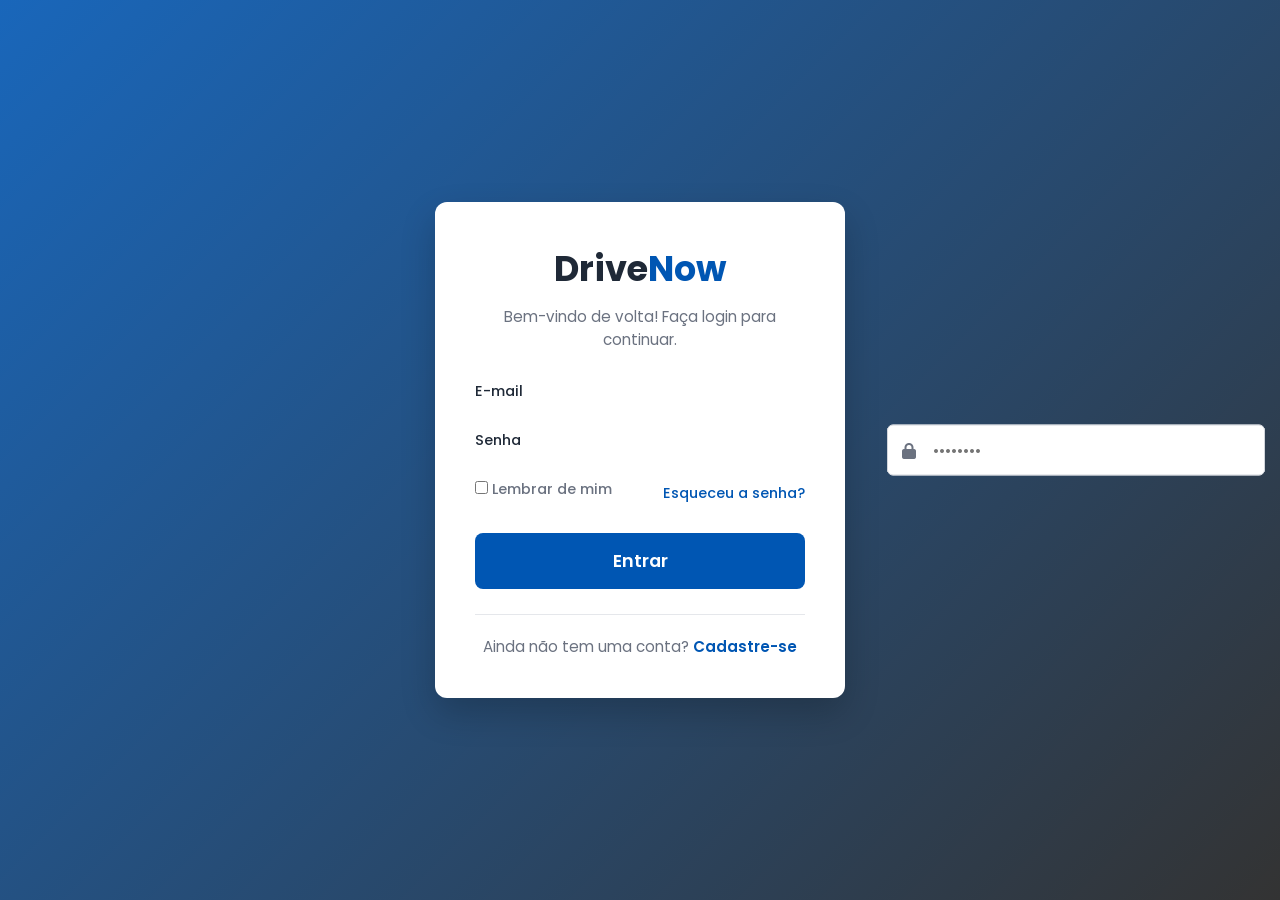
==== commit ca0f0d8b: "Add files via upload" ====
--- a/frontend/admin.html
+++ b/frontend/admin.html
@@ -23,6 +23,7 @@
                 <li><a href="#" data-target="sec-financeiro"><i class="fas fa-money-bill-wave"></i> Financeiro</a></li>
                 <li><a href="#" data-target="sec-manutencao"><i class="fas fa-wrench"></i> Manutenção</a></li>
                 <li><a href="#" data-target="sec-relatorios"><i class="fas fa-chart-bar"></i> Relatórios</a></li>
+                <li><a href="#" data-target="sec-contato"><i class="fas fa-envelope"></i> Contato</a></li>
                 <li class="divider"></li>
                 <li><a href="#" data-target="sec-config"><i class="fas fa-cog"></i> Configurações</a></li>
                 <li><a href="#" onclick="adminLogout()"><i class="fas fa-sign-out-alt"></i> Deslogar</a></li>
@@ -100,7 +101,7 @@
 
                     <div class="chart-container">
                         <h3>Utilização da Frota</h3>
-                        <div class="pie-chart">
+                        <div class="pie-chart" title="Status atual da frota de veículos&#10;&#10;Disponíveis: 24 veículos (75%)&#10;- Sedans: 12&#10;- SUVs: 8&#10;- Hatchbacks: 4&#10;&#10;Em manutenção: 3 veículos (10%)&#10;- BMW X5 (Revisão)&#10;- Audi RS7 (Troca de óleo)&#10;- Volkswagen Polo (Pneus)&#10;&#10;Indisponíveis: 5 veículos (15%)&#10;- Reservados para eventos&#10;&#10;Total da frota: 32 veículos">
                             <div class="pie-segment" style="background: conic-gradient(var(--success-color) 0% 75%, var(--warning-color) 75% 85%, var(--danger-color) 85% 100%);">
                                 <div class="pie-center">
                                     <span class="pie-percentage">75%</span>
@@ -485,17 +486,17 @@
                     <h3>Relatório Financeiro</h3>
                 </div>
                 <div class="financial-cards">
-                    <div class="financial-card">
+                    <div class="financial-card" title="Receita total do mês atual: R$ 18.450,00&#10;Comparado ao mês anterior: +12%&#10;Meta mensal: R$ 20.000,00&#10;Projeção para final do mês: R$ 22.000,00">
                         <h4>Receita Total (Mês)</h4>
                         <p class="amount">R$ 18.450,00</p>
                         <span class="change positive">+12% vs mês anterior</span>
                     </div>
-                    <div class="financial-card">
+                    <div class="financial-card" title="Valor total pendente de recebimento: R$ 2.100,00&#10;Número de locações pendentes: 3&#10;Clientes com pendências: João Silva, Maria Santos, Pedro Costa&#10;Data limite mais próxima: 15/04/2026">
                         <h4>Receita Pendente</h4>
                         <p class="amount">R$ 2.100,00</p>
                         <span class="change neutral">3 pendências</span>
                     </div>
-                    <div class="financial-card">
+                    <div class="financial-card" title="Valor médio por locação: R$ 1.234,00&#10;Total de locações este mês: 15&#10;Locação mais cara: R$ 2.500,00 (BMW X5)&#10;Locação mais barata: R$ 450,00 (Fiat Uno)">
                         <h4>Ticket Médio</h4>
                         <p class="amount">R$ 1.234,00</p>
                         <span class="change neutral">Por locação</span>
@@ -1011,6 +1012,225 @@
                     <span>Configurações salvas com sucesso!</span>
                 </div>
             </div>
+
+            <!-- CONTATO -->
+            <div id="sec-contato" class="admin-section" style="display: none;">
+                <div class="section-header">
+                    <h3>Centro de Contato</h3>
+                    <p class="section-subtitle">Gerencie mensagens, suporte e comunicações</p>
+                </div>
+
+                <!-- Cards de Resumo de Contato -->
+                <div class="contact-stats">
+                    <div class="stat-card info">
+                        <div class="stat-info">
+                            <h3>Mensagens Não Lidas</h3>
+                            <p class="number">8</p>
+                            <span class="change warning">+3 hoje</span>
+                        </div>
+                        <div class="stat-icon"><i class="fas fa-envelope"></i></div>
+                    </div>
+                    <div class="stat-card success">
+                        <div class="stat-info">
+                            <h3>Respostas Enviadas</h3>
+                            <p class="number">24</p>
+                            <span class="change positive">Esta semana</span>
+                        </div>
+                        <div class="stat-icon"><i class="fas fa-reply"></i></div>
+                    </div>
+                    <div class="stat-card warning">
+                        <div class="stat-info">
+                            <h3>Tempo Médio Resposta</h3>
+                            <p class="number">2.5h</p>
+                            <span class="change neutral">Meta: < 4h</span>
+                        </div>
+                        <div class="stat-icon"><i class="fas fa-clock"></i></div>
+                    </div>
+                    <div class="stat-card primary">
+                        <div class="stat-info">
+                            <h3>Satisfação</h3>
+                            <p class="number">4.8</p>
+                            <span class="change positive">⭐⭐⭐⭐⭐</span>
+                        </div>
+                        <div class="stat-icon"><i class="fas fa-star"></i></div>
+                    </div>
+                </div>
+
+                <!-- Área Principal de Contato -->
+                <div class="contact-main">
+                    <!-- Lista de Mensagens -->
+                    <div class="contact-messages">
+                        <div class="messages-header">
+                            <h4>Mensagens Recentes</h4>
+                            <div class="messages-filters">
+                                <select class="filter-select" id="message-filter">
+                                    <option value="all">Todas</option>
+                                    <option value="unread">Não lidas</option>
+                                    <option value="read">Lidas</option>
+                                    <option value="urgent">Urgentes</option>
+                                </select>
+                                <button class="btn btn-outline" onclick="markAllAsRead()">
+                                    <i class="fas fa-check-double"></i> Marcar todas como lidas
+                                </button>
+                            </div>
+                        </div>
+
+                        <div class="messages-list">
+                            <div class="message-item unread" onclick="openMessageModal(1)">
+                                <div class="message-avatar">
+                                    <i class="fas fa-user"></i>
+                                </div>
+                                <div class="message-content">
+                                    <div class="message-header">
+                                        <span class="message-sender">João Silva</span>
+                                        <span class="message-time">há 2 horas</span>
+                                        <span class="message-priority urgent">Urgente</span>
+                                    </div>
+                                    <div class="message-preview">Problema com reserva do BMW X5 - veículo não disponível na data...</div>
+                                </div>
+                                <div class="message-actions">
+                                    <button class="btn-icon" onclick="markAsRead(1)" title="Marcar como lida">
+                                        <i class="fas fa-envelope-open"></i>
+                                    </button>
+                                </div>
+                            </div>
+
+                            <div class="message-item unread" onclick="openMessageModal(2)">
+                                <div class="message-avatar">
+                                    <i class="fas fa-user"></i>
+                                </div>
+                                <div class="message-content">
+                                    <div class="message-header">
+                                        <span class="message-sender">Maria Santos</span>
+                                        <span class="message-time">há 4 horas</span>
+                                        <span class="message-priority normal">Normal</span>
+                                    </div>
+                                    <div class="message-preview">Solicitação de informações sobre seguro adicional para viagem...</div>
+                                </div>
+                                <div class="message-actions">
+                                    <button class="btn-icon" onclick="markAsRead(2)" title="Marcar como lida">
+                                        <i class="fas fa-envelope-open"></i>
+                                    </button>
+                                </div>
+                            </div>
+
+                            <div class="message-item read" onclick="openMessageModal(3)">
+                                <div class="message-avatar">
+                                    <i class="fas fa-user"></i>
+                                </div>
+                                <div class="message-content">
+                                    <div class="message-header">
+                                        <span class="message-sender">Pedro Costa</span>
+                                        <span class="message-time">há 1 dia</span>
+                                        <span class="message-priority normal">Normal</span>
+                                    </div>
+                                    <div class="message-preview">Confirmação de reserva realizada com sucesso. Obrigado pelo...</div>
+                                </div>
+                                <div class="message-actions">
+                                    <button class="btn-icon" onclick="archiveMessage(3)" title="Arquivar">
+                                        <i class="fas fa-archive"></i>
+                                    </button>
+                                </div>
+                            </div>
+
+                            <div class="message-item read" onclick="openMessageModal(4)">
+                                <div class="message-avatar">
+                                    <i class="fas fa-user"></i>
+                                </div>
+                                <div class="message-content">
+                                    <div class="message-header">
+                                        <span class="message-sender">Ana Oliveira</span>
+                                        <span class="message-time">há 2 dias</span>
+                                        <span class="message-priority normal">Normal</span>
+                                    </div>
+                                    <div class="message-preview">Elogio pelo atendimento e qualidade dos veículos. Recomendarei...</div>
+                                </div>
+                                <div class="message-actions">
+                                    <button class="btn-icon" onclick="archiveMessage(4)" title="Arquivar">
+                                        <i class="fas fa-archive"></i>
+                                    </button>
+                                </div>
+                            </div>
+                        </div>
+                    </div>
+
+                    <!-- Painel Lateral de Informações -->
+                    <div class="contact-sidebar">
+                        <!-- Informações de Contato -->
+                        <div class="contact-info-card">
+                            <h4><i class="fas fa-info-circle"></i> Informações de Contato</h4>
+                            <div class="contact-details">
+                                <div class="contact-item">
+                                    <i class="fas fa-phone"></i>
+                                    <div>
+                                        <strong>Telefone</strong>
+                                        <p>(11) 9999-8888</p>
+                                    </div>
+                                </div>
+                                <div class="contact-item">
+                                    <i class="fas fa-envelope"></i>
+                                    <div>
+                                        <strong>Email</strong>
+                                        <p>contato@drivenow.com.br</p>
+                                    </div>
+                                </div>
+                                <div class="contact-item">
+                                    <i class="fas fa-clock"></i>
+                                    <div>
+                                        <strong>Horário de Atendimento</strong>
+                                        <p>Seg-Sex: 8h às 18h<br>Sáb: 8h às 12h</p>
+                                    </div>
+                                </div>
+                                <div class="contact-item">
+                                    <i class="fas fa-map-marker-alt"></i>
+                                    <div>
+                                        <strong>Localização</strong>
+                                        <p>Av. Paulista, 1000<br>São Paulo - SP</p>
+                                    </div>
+                                </div>
+                            </div>
+                        </div>
+
+                        <!-- Respostas Rápidas -->
+                        <div class="quick-replies-card">
+                            <h4><i class="fas fa-reply"></i> Respostas Rápidas</h4>
+                            <div class="quick-replies">
+                                <button class="quick-reply-btn" onclick="useQuickReply('confirmacao')">
+                                    <i class="fas fa-check"></i> Confirmação de Reserva
+                                </button>
+                                <button class="quick-reply-btn" onclick="useQuickReply('disponibilidade')">
+                                    <i class="fas fa-car"></i> Verificar Disponibilidade
+                                </button>
+                                <button class="quick-reply-btn" onclick="useQuickReply('documentacao')">
+                                    <i class="fas fa-file-alt"></i> Documentação Necessária
+                                </button>
+                                <button class="quick-reply-btn" onclick="useQuickReply('suporte')">
+                                    <i class="fas fa-headset"></i> Suporte Técnico
+                                </button>
+                            </div>
+                        </div>
+
+                        <!-- Status do Sistema -->
+                        <div class="system-status-card">
+                            <h4><i class="fas fa-server"></i> Status do Sistema</h4>
+                            <div class="status-indicators">
+                                <div class="status-item online">
+                                    <span class="status-dot"></span>
+                                    <span>Sistema Online</span>
+                                </div>
+                                <div class="status-item online">
+                                    <span class="status-dot"></span>
+                                    <span>Email Funcionando</span>
+                                </div>
+                                <div class="status-item online">
+                                    <span class="status-dot"></span>
+                                    <span>Base de Dados OK</span>
+                                </div>
+                            </div>
+                        </div>
+                    </div>
+                </div>
+            </div>
         </main>
     </div>
 
--- a/frontend/style.css
+++ b/frontend/style.css
@@ -52,13 +52,16 @@
 /* Botões */
 .btn {
     display: inline-block;
-    padding: 10px 24px;
-    border-radius: 6px;
-    font-weight: 500;
+    padding: 12px 24px;
+    border-radius: 8px;
+    font-weight: 600;
     cursor: pointer;
     transition: var(--transition);
     text-align: center;
     border: none;
+    min-height: 44px; /* Tamanho mínimo para toque */
+    min-width: 44px;
+    font-size: 1rem;
 }
 
 .btn-primary {
@@ -217,6 +220,16 @@
     font-size: 1rem;
     outline: none;
     transition: var(--transition);
+    font-family: inherit;
+}
+
+/* Previne zoom no iOS para inputs */
+@media screen and (max-width: 768px) {
+    .form-group input,
+    .form-group select,
+    .form-group textarea {
+        font-size: 16px !important;
+    }
 }
 
 .form-group input:focus {
@@ -452,7 +465,7 @@
 
 @media (max-width: 768px) {
     .nav-links {
-        position: absolute;
+        position: fixed;
         top: 80px;
         left: -100%;
         width: 100%;
@@ -461,18 +474,202 @@
         flex-direction: column;
         align-items: center;
         justify-content: center;
+        transition: left 0.3s ease;
+        z-index: 999;
+        box-shadow: 2px 0 10px rgba(0,0,0,0.1);
+    }
+
+    .nav-links.active { left: 0; }
+
+    .nav-links a {
+        font-size: 1.2rem;
+        padding: 15px 0;
+        width: 100%;
+        text-align: center;
+        border-bottom: 1px solid rgba(0,86,179,0.1);
+        min-height: 44px; /* Tamanho mínimo para toque */
+        display: flex;
+        align-items: center;
+        justify-content: center;
+    }
+
+    .nav-links a:last-child {
+        border-bottom: none;
+    }
+
+    .menu-toggle {
+        display: block;
+        padding: 10px;
+        border-radius: 6px;
         transition: var(--transition);
     }
 
-    .nav-links.active { left: 0; }
-    
-    .menu-toggle { display: block; }
-    
+    .menu-toggle:hover {
+        background-color: var(--bg-light);
+    }
+
     .header-actions .btn { display: none; }
-    
-    .hero-text h1 { font-size: 2.2rem; }
-    
-    .booking-form { grid-template-columns: 1fr; }
+
+    .hero {
+        margin-top: 80px;
+        height: auto;
+        min-height: 100vh;
+        padding: 60px 0;
+    }
+
+    .hero-content {
+        flex-direction: column;
+        text-align: center;
+        gap: 40px;
+        padding: 0 20px;
+    }
+
+    .hero-text h1 {
+        font-size: 2.2rem;
+        max-width: 100%;
+    }
+
+    .hero-text p {
+        font-size: 1rem;
+        max-width: 100%;
+    }
+
+    .booking-form-container {
+        padding: 20px;
+        margin: 0 20px;
+    }
+
+    .booking-form {
+        grid-template-columns: 1fr;
+        gap: 15px;
+    }
+
+    .form-group input {
+        font-size: 16px; /* Previne zoom no iOS */
+        padding: 14px 15px;
+    }
+
+    /* Ajustes para seções */
+    .section-title h2 {
+        font-size: 2rem;
+    }
+
+    .section-title p {
+        font-size: 1rem;
+    }
+
+    /* Footer mobile */
+    footer {
+        padding: 40px 0 20px;
+    }
+
+    .footer-content {
+        grid-template-columns: 1fr;
+        gap: 30px;
+        text-align: center;
+    }
+
+    .social-links {
+        justify-content: center;
+    }
+}
+
+@media (max-width: 480px) {
+    .container {
+        padding: 0 15px;
+    }
+
+    .section-padding {
+        padding: 50px 0;
+    }
+
+    .header-container {
+        height: 70px;
+        padding: 0 15px;
+    }
+
+    .logo {
+        font-size: 1.5rem;
+    }
+
+    .nav-links {
+        top: 70px;
+        height: calc(100vh - 70px);
+    }
+
+    .menu-toggle {
+        font-size: 1.3rem;
+    }
+
+    .hero {
+        margin-top: 70px;
+        padding: 40px 0;
+    }
+
+    .hero-text h1 {
+        font-size: 1.8rem;
+        line-height: 1.3;
+    }
+
+    .hero-text p {
+        font-size: 0.95rem;
+    }
+
+    .booking-form-container {
+        padding: 20px;
+        margin: 0 10px;
+    }
+
+    .form-group input {
+        padding: 12px;
+        font-size: 16px;
+    }
+
+    .btn {
+        padding: 12px 20px;
+        font-size: 0.95rem;
+    }
+
+    /* Ajustes para cards e grids */
+    .grid-cards {
+        grid-template-columns: 1fr;
+        gap: 20px;
+    }
+
+    .grid-features {
+        grid-template-columns: 1fr;
+    }
+
+    .feature-box {
+        padding: 20px;
+        text-align: center;
+    }
+
+    .pricing-grid {
+        grid-template-columns: 1fr;
+    }
+
+    .pricing-card {
+        padding: 20px;
+    }
+
+    /* Footer pequeno */
+    .footer-content {
+        gap: 25px;
+    }
+
+    .footer-col h4 {
+        font-size: 1.1rem;
+    }
+
+    .social-links {
+        gap: 12px;
+    }
+
+    .social-links a {
+        width: 35px;
+        height: 35px;
+    }
 }
 /* =========================================
    ESTILOS DA TELA DE LOGIN
@@ -816,4 +1013,591 @@
     border: 1px solid #d1d5db;
     border-radius: 6px;
     resize: vertical;
+}
+
+/* === SEÇÃO CONTATO MODERNA === */
+.contact-section {
+    background: linear-gradient(135deg, var(--bg-light) 0%, #ffffff 100%);
+    position: relative;
+    overflow: hidden;
+}
+
+.contact-section::before {
+    content: '';
+    position: absolute;
+    top: 0;
+    left: 0;
+    right: 0;
+    bottom: 0;
+    background: url('data:image/svg+xml,<svg xmlns="http://www.w3.org/2000/svg" viewBox="0 0 100 100"><defs><pattern id="grain" width="100" height="100" patternUnits="userSpaceOnUse"><circle cx="25" cy="25" r="1" fill="%230056b3" opacity="0.03"/><circle cx="75" cy="75" r="1" fill="%23ff6b00" opacity="0.03"/><circle cx="50" cy="10" r="0.5" fill="%230056b3" opacity="0.05"/><circle cx="90" cy="40" r="0.5" fill="%23ff6b00" opacity="0.05"/></pattern></defs><rect width="100" height="100" fill="url(%23grain)"/></svg>');
+    pointer-events: none;
+}
+
+.contact-container {
+    display: grid;
+    grid-template-columns: 1fr 1fr;
+    gap: 60px;
+    align-items: start;
+    position: relative;
+    z-index: 1;
+}
+
+.contact-info {
+    display: flex;
+    flex-direction: column;
+    gap: 20px;
+}
+
+.info-card {
+    background: var(--white);
+    padding: 30px;
+    border-radius: 16px;
+    box-shadow: 0 10px 40px rgba(0, 86, 179, 0.1);
+    border: 1px solid rgba(0, 86, 179, 0.1);
+    transition: var(--transition);
+    position: relative;
+    overflow: hidden;
+}
+
+.info-card::before {
+    content: '';
+    position: absolute;
+    top: 0;
+    left: 0;
+    width: 4px;
+    height: 100%;
+    background: linear-gradient(135deg, var(--primary-color), var(--secondary-color));
+    opacity: 0;
+    transition: var(--transition);
+}
+
+.info-card:hover {
+    transform: translateY(-5px);
+    box-shadow: 0 20px 60px rgba(0, 86, 179, 0.15);
+}
+
+.info-card:hover::before {
+    opacity: 1;
+}
+
+.info-icon {
+    width: 60px;
+    height: 60px;
+    background: linear-gradient(135deg, var(--primary-color), var(--secondary-color));
+    color: white;
+    border-radius: 16px;
+    display: flex;
+    align-items: center;
+    justify-content: center;
+    font-size: 24px;
+    margin-bottom: 20px;
+    position: relative;
+    z-index: 1;
+}
+
+.info-content h3 {
+    font-size: 1.3rem;
+    font-weight: 600;
+    color: var(--text-dark);
+    margin-bottom: 10px;
+}
+
+.info-content p {
+    color: var(--text-light);
+    line-height: 1.6;
+    margin-bottom: 8px;
+}
+
+.info-link {
+    color: var(--primary-color);
+    font-weight: 500;
+    text-decoration: none;
+    display: inline-flex;
+    align-items: center;
+    gap: 5px;
+    transition: var(--transition);
+    font-size: 0.9rem;
+}
+
+.info-link:hover {
+    color: var(--secondary-color);
+    transform: translateX(3px);
+}
+
+.info-note {
+    font-size: 0.85rem;
+    color: var(--secondary-color);
+    font-weight: 500;
+    margin-top: 5px;
+}
+
+.schedule {
+    display: flex;
+    flex-direction: column;
+    gap: 8px;
+}
+
+.schedule-item {
+    display: flex;
+    justify-content: space-between;
+    align-items: center;
+    padding: 8px 0;
+    border-bottom: 1px solid rgba(0, 0, 0, 0.05);
+}
+
+.schedule-item:last-child {
+    border-bottom: none;
+}
+
+.schedule-item .day {
+    font-weight: 500;
+    color: var(--text-dark);
+}
+
+.schedule-item .hours {
+    color: var(--text-light);
+    font-size: 0.9rem;
+}
+
+.social-card {
+    background: linear-gradient(135deg, var(--primary-color), var(--secondary-color));
+    color: white;
+    padding: 30px;
+    border-radius: 16px;
+    text-align: center;
+}
+
+.social-card h3 {
+    margin-bottom: 20px;
+    font-size: 1.3rem;
+}
+
+.social-links {
+    display: flex;
+    justify-content: center;
+    gap: 15px;
+}
+
+.social-link {
+    width: 50px;
+    height: 50px;
+    background: rgba(255, 255, 255, 0.2);
+    color: white;
+    border-radius: 12px;
+    display: flex;
+    align-items: center;
+    justify-content: center;
+    font-size: 18px;
+    transition: var(--transition);
+    text-decoration: none;
+}
+
+.social-link:hover {
+    background: white;
+    color: var(--primary-color);
+    transform: translateY(-3px);
+}
+
+/* Formulário de Contato */
+.contact-form-container {
+    background: var(--white);
+    padding: 40px;
+    border-radius: 16px;
+    box-shadow: 0 10px 40px rgba(0, 86, 179, 0.1);
+    border: 1px solid rgba(0, 86, 179, 0.1);
+}
+
+.form-header {
+    text-align: center;
+    margin-bottom: 30px;
+}
+
+.form-header h3 {
+    font-size: 1.8rem;
+    font-weight: 600;
+    color: var(--text-dark);
+    margin-bottom: 10px;
+}
+
+.form-header p {
+    color: var(--text-light);
+    font-size: 1rem;
+}
+
+.contact-form .form-row {
+    display: grid;
+    grid-template-columns: 1fr 1fr;
+    gap: 20px;
+    margin-bottom: 20px;
+}
+
+.contact-form .form-group {
+    position: relative;
+    margin-bottom: 20px;
+}
+
+.contact-form label {
+    display: block;
+    font-weight: 500;
+    color: var(--text-dark);
+    margin-bottom: 8px;
+    font-size: 0.9rem;
+}
+
+.contact-form input,
+.contact-form select,
+.contact-form textarea {
+    width: 100%;
+    padding: 15px 45px 15px 15px;
+    border: 2px solid #e5e7eb;
+    border-radius: 12px;
+    font-size: 1rem;
+    transition: var(--transition);
+    background: #fafafa;
+}
+
+.contact-form input:focus,
+.contact-form select:focus,
+.contact-form textarea:focus {
+    outline: none;
+    border-color: var(--primary-color);
+    background: white;
+    box-shadow: 0 0 0 3px rgba(0, 86, 179, 0.1);
+}
+
+.input-icon {
+    position: absolute;
+    right: 15px;
+    top: 50%;
+    transform: translateY(-50%);
+    color: var(--text-light);
+    pointer-events: none;
+}
+
+.textarea-icon {
+    top: 20px;
+    right: 15px;
+}
+
+.contact-form select {
+    appearance: none;
+    cursor: pointer;
+}
+
+.checkbox-group {
+    margin-bottom: 30px;
+}
+
+.checkbox-label {
+    display: flex;
+    align-items: center;
+    cursor: pointer;
+    font-size: 0.9rem;
+    color: var(--text-light);
+    line-height: 1.5;
+}
+
+.checkbox-label input[type="checkbox"] {
+    display: none;
+}
+
+.checkmark {
+    width: 20px;
+    height: 20px;
+    border: 2px solid #e5e7eb;
+    border-radius: 4px;
+    margin-right: 10px;
+    position: relative;
+    transition: var(--transition);
+}
+
+.checkbox-label input[type="checkbox"]:checked + .checkmark {
+    background: var(--primary-color);
+    border-color: var(--primary-color);
+}
+
+.checkbox-label input[type="checkbox"]:checked + .checkmark::after {
+    content: '✓';
+    position: absolute;
+    top: 50%;
+    left: 50%;
+    transform: translate(-50%, -50%);
+    color: white;
+    font-size: 12px;
+    font-weight: bold;
+}
+
+.btn-block {
+    width: 100%;
+    padding: 15px;
+    font-size: 1.1rem;
+    font-weight: 600;
+}
+
+.form-status {
+    margin-top: 20px;
+    padding: 15px;
+    border-radius: 8px;
+    text-align: center;
+    display: none;
+}
+
+.form-status.success {
+    background: #d1fae5;
+    color: #065f46;
+    border: 1px solid #a7f3d0;
+}
+
+.form-status.error {
+    background: #fee2e2;
+    color: #991b1b;
+    border: 1px solid #fecaca;
+}
+
+/* Mapa */
+.map-container {
+    margin-top: 60px;
+    position: relative;
+    z-index: 1;
+}
+
+.map-header {
+    text-align: center;
+    margin-bottom: 30px;
+}
+
+.map-header h3 {
+    font-size: 1.6rem;
+    font-weight: 600;
+    color: var(--text-dark);
+    margin-bottom: 10px;
+    display: flex;
+    align-items: center;
+    justify-content: center;
+    gap: 10px;
+}
+
+.map-header p {
+    color: var(--text-light);
+    font-size: 1rem;
+}
+
+.map-placeholder {
+    height: 300px;
+    background: linear-gradient(135deg, #e3f2fd 0%, #bbdefb 100%);
+    border-radius: 16px;
+    display: flex;
+    align-items: center;
+    justify-content: center;
+    position: relative;
+    overflow: hidden;
+    box-shadow: 0 10px 40px rgba(0, 86, 179, 0.1);
+}
+
+.map-placeholder::before {
+    content: '';
+    position: absolute;
+    top: 0;
+    left: 0;
+    right: 0;
+    bottom: 0;
+    background: url('data:image/svg+xml,<svg xmlns="http://www.w3.org/2000/svg" viewBox="0 0 100 100"><circle cx="50" cy="50" r="2" fill="%230056b3" opacity="0.1"/><circle cx="30" cy="30" r="1" fill="%23ff6b00" opacity="0.1"/><circle cx="70" cy="70" r="1" fill="%230056b3" opacity="0.1"/></svg>');
+}
+
+.map-content {
+    text-align: center;
+    z-index: 1;
+    position: relative;
+}
+
+.map-content i {
+    font-size: 3rem;
+    color: var(--primary-color);
+    margin-bottom: 15px;
+}
+
+.map-content h4 {
+    font-size: 1.4rem;
+    font-weight: 600;
+    color: var(--text-dark);
+    margin-bottom: 5px;
+}
+
+.map-content p {
+    color: var(--text-light);
+    margin-bottom: 20px;
+}
+
+.map-actions {
+    display: flex;
+    gap: 15px;
+    justify-content: center;
+}
+
+/* FAQ Section */
+.faq-section {
+    margin-top: 60px;
+    position: relative;
+    z-index: 1;
+}
+
+.faq-section h3 {
+    text-align: center;
+    font-size: 1.6rem;
+    font-weight: 600;
+    color: var(--text-dark);
+    margin-bottom: 40px;
+}
+
+.faq-grid {
+    display: grid;
+    grid-template-columns: repeat(auto-fit, minmax(280px, 1fr));
+    gap: 20px;
+}
+
+.faq-item {
+    background: var(--white);
+    border-radius: 12px;
+    overflow: hidden;
+    box-shadow: 0 5px 20px rgba(0, 86, 179, 0.08);
+    border: 1px solid rgba(0, 86, 179, 0.1);
+}
+
+.faq-question {
+    padding: 20px;
+    background: linear-gradient(135deg, var(--primary-color), var(--secondary-color));
+    color: white;
+    cursor: pointer;
+    display: flex;
+    align-items: center;
+    gap: 15px;
+    transition: var(--transition);
+}
+
+.faq-question:hover {
+    background: linear-gradient(135deg, #004494, #e55a00);
+}
+
+.faq-question i {
+    font-size: 1.2rem;
+    flex-shrink: 0;
+}
+
+.faq-question span {
+    font-weight: 500;
+    font-size: 1rem;
+}
+
+.faq-answer {
+    padding: 20px;
+    background: var(--bg-light);
+    border-top: 1px solid rgba(0, 86, 179, 0.1);
+    display: none;
+}
+
+.faq-answer p {
+    color: var(--text-light);
+    line-height: 1.6;
+    margin: 0;
+}
+
+/* Responsividade */
+@media (max-width: 992px) {
+    .contact-container {
+        grid-template-columns: 1fr;
+        gap: 40px;
+    }
+
+    .contact-info {
+        order: 2;
+    }
+
+    .contact-form-container {
+        order: 1;
+    }
+}
+
+@media (max-width: 768px) {
+    .contact-section {
+        padding: 60px 0;
+    }
+
+    .contact-container {
+        gap: 30px;
+    }
+
+    .info-card,
+    .contact-form-container {
+        padding: 25px;
+    }
+
+    .contact-form .form-row {
+        grid-template-columns: 1fr;
+        gap: 0;
+    }
+
+    .social-links {
+        flex-wrap: wrap;
+        justify-content: center;
+    }
+
+    .map-placeholder {
+        height: 250px;
+    }
+
+    .map-content i {
+        font-size: 2.5rem;
+    }
+
+    .map-actions {
+        flex-direction: column;
+        align-items: center;
+    }
+
+    .faq-grid {
+        grid-template-columns: 1fr;
+    }
+}
+
+@media (max-width: 480px) {
+    .section-padding {
+        padding: 60px 0;
+    }
+
+    .info-card,
+    .contact-form-container {
+        padding: 20px;
+    }
+
+    .info-icon {
+        width: 50px;
+        height: 50px;
+        font-size: 20px;
+    }
+
+    .contact-form input,
+    .contact-form select,
+    .contact-form textarea {
+        padding: 12px 40px 12px 12px;
+        font-size: 16px; /* Previne zoom no iOS */
+    }
+
+    .social-link {
+        width: 45px;
+        height: 45px;
+        font-size: 16px;
+    }
+
+    .map-placeholder {
+        height: 200px;
+    }
+
+    .faq-question {
+        padding: 15px;
+        gap: 10px;
+    }
+
+    .faq-answer {
+        padding: 15px;
+    }
 }
--- a/frontend/admin.css
+++ b/frontend/admin.css
@@ -223,6 +223,12 @@
     height: 150px;
     margin: 0 auto 20px;
     position: relative;
+    cursor: help;
+    transition: var(--transition);
+}
+
+.pie-chart:hover {
+    transform: scale(1.05);
 }
 
 .pie-segment {
@@ -399,6 +405,9 @@
     padding: 20px 30px;
     border-radius: var(--border-radius);
     box-shadow: var(--shadow);
+    position: sticky;
+    top: 0;
+    z-index: 100;
 }
 
 .header-left {
@@ -670,6 +679,7 @@
 .financial-card:hover {
     transform: translateY(-2px);
     box-shadow: var(--shadow-lg);
+    cursor: help;
 }
 
 .financial-card h4 {
@@ -1310,6 +1320,606 @@
     font-size: 1.2rem;
 }
 
+/* === CONTATO === */
+.contact-stats {
+    display: grid;
+    grid-template-columns: repeat(auto-fit, minmax(250px, 1fr));
+    gap: 20px;
+    margin-bottom: 30px;
+}
+
+.contact-main {
+    display: grid;
+    grid-template-columns: 2fr 1fr;
+    gap: 30px;
+    align-items: start;
+}
+
+.contact-messages {
+    background: var(--bg-white);
+    border-radius: var(--border-radius);
+    box-shadow: var(--shadow);
+    overflow: hidden;
+}
+
+.messages-header {
+    display: flex;
+    justify-content: space-between;
+    align-items: center;
+    padding: 25px;
+    border-bottom: 1px solid var(--border-color);
+    background: linear-gradient(135deg, var(--bg-white), var(--bg-light));
+}
+
+.messages-header h4 {
+    margin: 0;
+    color: var(--text-dark);
+    font-size: 1.3rem;
+}
+
+.messages-filters {
+    display: flex;
+    gap: 15px;
+    align-items: center;
+}
+
+.filter-select {
+    padding: 8px 15px;
+    border: 1px solid var(--border-color);
+    border-radius: 8px;
+    background: white;
+    font-size: 0.9rem;
+    cursor: pointer;
+    transition: var(--transition);
+}
+
+.filter-select:focus {
+    outline: none;
+    border-color: var(--primary-color);
+    box-shadow: 0 0 0 3px rgba(74, 144, 226, 0.1);
+}
+
+.messages-list {
+    max-height: 600px;
+    overflow-y: auto;
+}
+
+.message-item {
+    display: flex;
+    align-items: center;
+    padding: 20px 25px;
+    border-bottom: 1px solid var(--border-color);
+    cursor: pointer;
+    transition: var(--transition);
+    position: relative;
+}
+
+.message-item:hover {
+    background: var(--bg-light);
+    transform: translateX(5px);
+}
+
+.message-item.unread {
+    background: linear-gradient(90deg, rgba(74, 144, 226, 0.05), transparent);
+    border-left: 4px solid var(--primary-color);
+}
+
+.message-item.unread::before {
+    content: '';
+    position: absolute;
+    left: 15px;
+    top: 20px;
+    width: 8px;
+    height: 8px;
+    background: var(--primary-color);
+    border-radius: 50%;
+}
+
+.message-avatar {
+    width: 50px;
+    height: 50px;
+    background: linear-gradient(135deg, var(--primary-color), var(--primary-dark));
+    color: white;
+    border-radius: 50%;
+    display: flex;
+    align-items: center;
+    justify-content: center;
+    font-size: 1.2rem;
+    margin-right: 15px;
+    flex-shrink: 0;
+}
+
+.message-content {
+    flex: 1;
+    min-width: 0;
+}
+
+.message-header {
+    display: flex;
+    align-items: center;
+    gap: 10px;
+    margin-bottom: 5px;
+}
+
+.message-sender {
+    font-weight: 600;
+    color: var(--text-dark);
+}
+
+.message-time {
+    color: var(--text-light);
+    font-size: 0.85rem;
+}
+
+.message-priority {
+    padding: 2px 8px;
+    border-radius: 12px;
+    font-size: 0.75rem;
+    font-weight: 500;
+    text-transform: uppercase;
+}
+
+.message-priority.urgent {
+    background: var(--danger-color);
+    color: white;
+}
+
+.message-priority.normal {
+    background: var(--success-color);
+    color: white;
+}
+
+.message-preview {
+    color: var(--text-light);
+    font-size: 0.9rem;
+    overflow: hidden;
+    text-overflow: ellipsis;
+    white-space: nowrap;
+}
+
+.message-actions {
+    margin-left: 15px;
+}
+
+.btn-icon {
+    background: none;
+    border: none;
+    color: var(--text-light);
+    cursor: pointer;
+    padding: 8px;
+    border-radius: 6px;
+    transition: var(--transition);
+}
+
+.btn-icon:hover {
+    background: var(--bg-light);
+    color: var(--primary-color);
+}
+
+/* Sidebar de Contato */
+.contact-sidebar {
+    display: flex;
+    flex-direction: column;
+    gap: 20px;
+}
+
+.contact-info-card,
+.quick-replies-card,
+.system-status-card {
+    background: var(--bg-white);
+    border-radius: var(--border-radius);
+    box-shadow: var(--shadow);
+    padding: 25px;
+}
+
+.contact-info-card h4,
+.quick-replies-card h4,
+.system-status-card h4 {
+    margin: 0 0 20px 0;
+    color: var(--text-dark);
+    font-size: 1.1rem;
+    display: flex;
+    align-items: center;
+    gap: 10px;
+}
+
+.contact-details {
+    display: flex;
+    flex-direction: column;
+    gap: 15px;
+}
+
+.contact-item {
+    display: flex;
+    align-items: flex-start;
+    gap: 12px;
+}
+
+.contact-item i {
+    color: var(--primary-color);
+    font-size: 1.1rem;
+    margin-top: 2px;
+    width: 16px;
+}
+
+.contact-item strong {
+    display: block;
+    color: var(--text-dark);
+    font-size: 0.9rem;
+    margin-bottom: 2px;
+}
+
+.contact-item p {
+    margin: 0;
+    color: var(--text-light);
+    font-size: 0.85rem;
+    line-height: 1.4;
+}
+
+.quick-replies {
+    display: flex;
+    flex-direction: column;
+    gap: 10px;
+}
+
+.quick-reply-btn {
+    display: flex;
+    align-items: center;
+    gap: 10px;
+    padding: 12px 15px;
+    background: var(--bg-light);
+    border: 1px solid var(--border-color);
+    border-radius: 8px;
+    cursor: pointer;
+    transition: var(--transition);
+    font-size: 0.9rem;
+    text-align: left;
+}
+
+.quick-reply-btn:hover {
+    background: var(--primary-color);
+    color: white;
+    border-color: var(--primary-color);
+    transform: translateY(-1px);
+}
+
+.quick-reply-btn i {
+    width: 16px;
+}
+
+.status-indicators {
+    display: flex;
+    flex-direction: column;
+    gap: 12px;
+}
+
+.status-item {
+    display: flex;
+    align-items: center;
+    gap: 10px;
+    font-size: 0.9rem;
+}
+
+.status-item.online {
+    color: var(--success-color);
+}
+
+.status-item.offline {
+    color: var(--danger-color);
+}
+
+.status-dot {
+    width: 8px;
+    height: 8px;
+    border-radius: 50%;
+    background: currentColor;
+}
+
+/* Responsividade para Contato */
+@media (max-width: 1200px) {
+    .contact-main {
+        grid-template-columns: 1fr;
+        gap: 20px;
+    }
+
+    .messages-header {
+        flex-direction: column;
+        gap: 15px;
+        align-items: stretch;
+    }
+
+    .messages-filters {
+        justify-content: space-between;
+    }
+}
+
+@media (max-width: 768px) {
+    .contact-stats {
+        grid-template-columns: 1fr;
+    }
+
+    .message-item {
+        padding: 15px 20px;
+        flex-direction: column;
+        align-items: flex-start;
+        gap: 10px;
+    }
+
+    .message-header {
+        width: 100%;
+        justify-content: space-between;
+    }
+
+    .message-actions {
+        margin-left: 0;
+        align-self: flex-end;
+    }
+
+    .contact-info-card,
+    .quick-replies-card,
+    .system-status-card {
+        padding: 20px;
+    }
+
+    .quick-replies {
+        grid-template-columns: 1fr;
+    }
+
+    .messages-filters {
+        flex-direction: column;
+        gap: 10px;
+    }
+
+    .filter-select {
+        width: 100%;
+    }
+}
+
+@media (max-width: 480px) {
+    .message-avatar {
+        width: 40px;
+        height: 40px;
+        font-size: 1rem;
+    }
+
+    .messages-header {
+        padding: 20px;
+    }
+
+    .message-item {
+        padding: 15px;
+    }
+
+    .contact-main {
+        gap: 15px;
+    }
+}
+
+/* === MODAIS E NOTIFICAÇÕES === */
+.modal-overlay {
+    position: fixed;
+    top: 0;
+    left: 0;
+    width: 100%;
+    height: 100%;
+    background: rgba(0, 0, 0, 0.5);
+    display: flex;
+    align-items: center;
+    justify-content: center;
+    z-index: 1000;
+    opacity: 0;
+    transition: opacity 0.3s ease;
+}
+
+.modal-overlay.active {
+    opacity: 1;
+}
+
+.modal-content {
+    background: var(--bg-white);
+    border-radius: var(--border-radius);
+    box-shadow: var(--shadow-lg);
+    max-width: 600px;
+    width: 90%;
+    max-height: 80vh;
+    overflow: hidden;
+    transform: scale(0.9) translateY(-20px);
+    transition: transform 0.3s ease;
+}
+
+.modal-overlay.active .modal-content {
+    transform: scale(1) translateY(0);
+}
+
+.modal-header {
+    display: flex;
+    justify-content: space-between;
+    align-items: center;
+    padding: 25px;
+    border-bottom: 1px solid var(--border-color);
+    background: linear-gradient(135deg, var(--bg-white), var(--bg-light));
+}
+
+.modal-header h3 {
+    margin: 0;
+    color: var(--text-dark);
+    font-size: 1.3rem;
+    display: flex;
+    align-items: center;
+    gap: 10px;
+}
+
+.modal-close {
+    background: none;
+    border: none;
+    font-size: 1.5rem;
+    color: var(--text-light);
+    cursor: pointer;
+    padding: 5px;
+    border-radius: 50%;
+    width: 30px;
+    height: 30px;
+    display: flex;
+    align-items: center;
+    justify-content: center;
+    transition: var(--transition);
+}
+
+.modal-close:hover {
+    background: var(--bg-light);
+    color: var(--danger-color);
+}
+
+.modal-body {
+    padding: 25px;
+    max-height: calc(80vh - 80px);
+    overflow-y: auto;
+}
+
+.contact-modal .message-details {
+    margin-bottom: 25px;
+}
+
+.message-meta {
+    background: var(--bg-light);
+    padding: 15px;
+    border-radius: 8px;
+    margin-bottom: 20px;
+}
+
+.meta-item {
+    margin-bottom: 8px;
+    font-size: 0.9rem;
+}
+
+.meta-item:last-child {
+    margin-bottom: 0;
+}
+
+.priority-badge {
+    padding: 3px 8px;
+    border-radius: 12px;
+    font-size: 0.75rem;
+    font-weight: 500;
+    text-transform: uppercase;
+}
+
+.priority-badge.urgent {
+    background: var(--danger-color);
+    color: white;
+}
+
+.priority-badge.normal {
+    background: var(--success-color);
+    color: white;
+}
+
+.message-content-display {
+    background: var(--bg-light);
+    padding: 20px;
+    border-radius: 8px;
+    border-left: 4px solid var(--primary-color);
+}
+
+.message-content-display pre {
+    margin: 0;
+    white-space: pre-wrap;
+    word-wrap: break-word;
+    font-family: inherit;
+    line-height: 1.6;
+    color: var(--text-dark);
+}
+
+.message-actions-modal {
+    display: flex;
+    gap: 10px;
+    justify-content: flex-end;
+    padding-top: 20px;
+    border-top: 1px solid var(--border-color);
+}
+
+/* Notificações */
+.notification {
+    position: fixed;
+    top: 20px;
+    right: 20px;
+    background: var(--bg-white);
+    border-radius: var(--border-radius);
+    box-shadow: var(--shadow-lg);
+    padding: 15px 20px;
+    display: flex;
+    align-items: center;
+    gap: 10px;
+    z-index: 1001;
+    transform: translateX(100%);
+    transition: transform 0.3s ease;
+    border-left: 4px solid var(--primary-color);
+    min-width: 300px;
+}
+
+.notification.show {
+    transform: translateX(0);
+}
+
+.notification.success {
+    border-left-color: var(--success-color);
+}
+
+.notification.success i {
+    color: var(--success-color);
+}
+
+.notification.error {
+    border-left-color: var(--danger-color);
+}
+
+.notification.error i {
+    color: var(--danger-color);
+}
+
+.notification.info {
+    border-left-color: var(--info-color);
+}
+
+.notification.info i {
+    color: var(--info-color);
+}
+
+.notification.warning {
+    border-left-color: var(--warning-color);
+}
+
+.notification.warning i {
+    color: var(--warning-color);
+}
+
+/* Responsividade para modais */
+@media (max-width: 768px) {
+    .modal-content {
+        width: 95%;
+        max-height: 90vh;
+    }
+
+    .modal-header,
+    .modal-body {
+        padding: 20px;
+    }
+
+    .message-actions-modal {
+        flex-direction: column;
+    }
+
+    .message-actions-modal .btn {
+        width: 100%;
+    }
+
+    .notification {
+        left: 10px;
+        right: 10px;
+        min-width: auto;
+    }
+}
+
 @keyframes slideIn {
     from {
         transform: translateY(-10px);
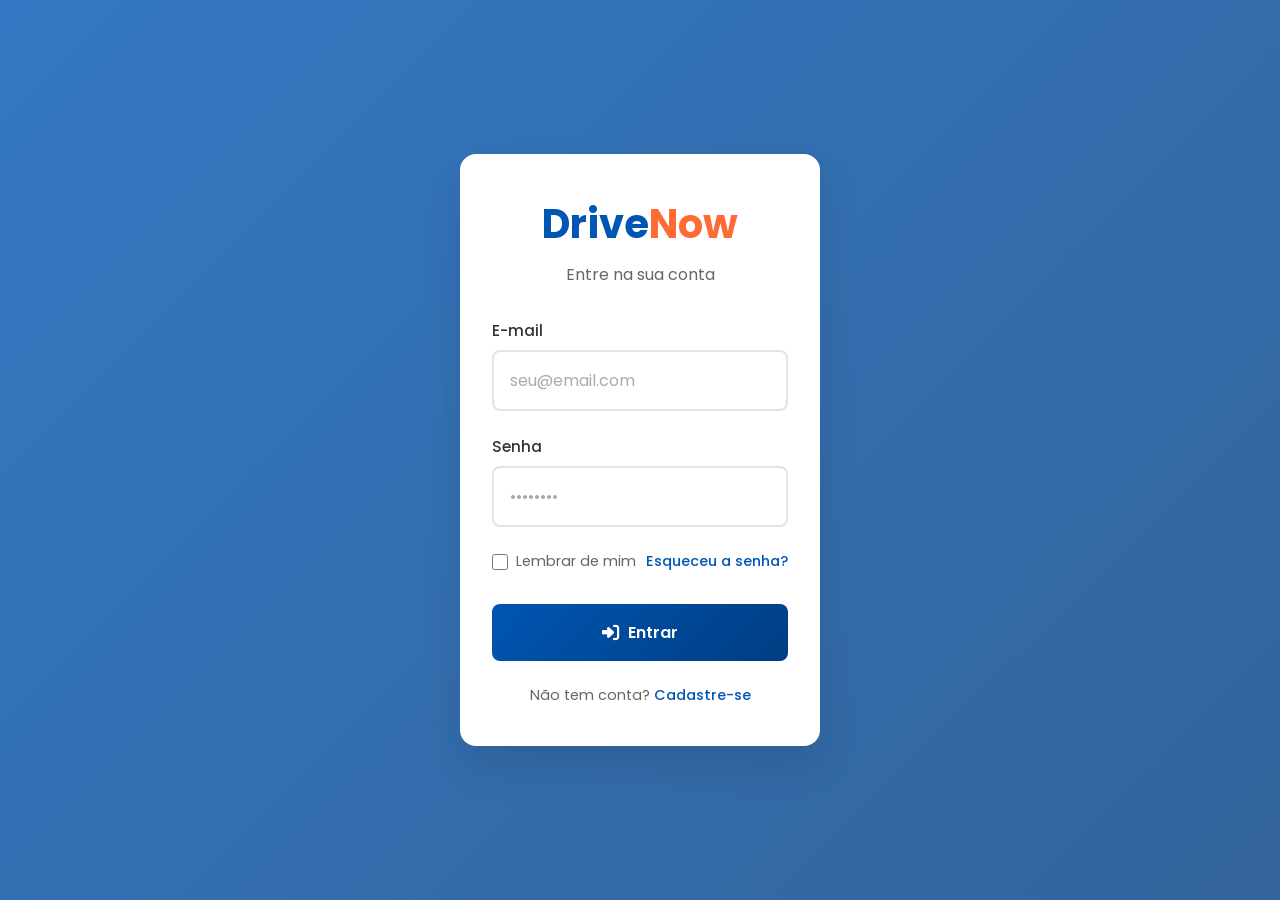
==== commit a77ec876: "Add files via upload" ====
--- a/frontend/admin.html
+++ b/frontend/admin.html
@@ -229,30 +229,9 @@
                             <th>Ações</th>
                         </tr>
                     </thead>
-                    <tbody>
-                        <tr>
-                            <td>#V001</td>
-                            <td>Audi RS7</td>
-                            <td>ABC-1234</td>
-                            <td>R$ 450,00</td>
-                            <td><span class="status active">Disponível</span></td>
-                            <td><button class="btn-action" title="Editar"><i class="fas fa-edit"></i></button> <button class="btn-action" title="Deletar"><i class="fas fa-trash"></i></button></td>
-                        </tr>
-                        <tr>
-                            <td>#V002</td>
-                            <td>Range Rover Velar</td>
-                            <td>XYZ-5678</td>
-                            <td>R$ 520,00</td>
-                            <td><span class="status completed">Alugado</span></td>
-                            <td><button class="btn-action" title="Editar"><i class="fas fa-edit"></i></button> <button class="btn-action" title="Deletar"><i class="fas fa-trash"></i></button></td>
-                        </tr>
-                        <tr>
-                            <td>#V003</td>
-                            <td>BMW X5</td>
-                            <td>DEF-9012</td>
-                            <td>R$ 380,00</td>
-                            <td><span class="status pending">Manutenção</span></td>
-                            <td><button class="btn-action" title="Editar"><i class="fas fa-edit"></i></button> <button class="btn-action" title="Deletar"><i class="fas fa-trash"></i></button></td>
+                    <tbody id="vehicles-table-body">
+                        <tr>
+                            <td colspan="6" style="text-align:center;">Carregando lista de veículos...</td>
                         </tr>
                     </tbody>
                 </table>
--- a/frontend/style.css
+++ b/frontend/style.css
@@ -129,6 +129,10 @@
     transition: var(--transition);
 }
 
+.mobile-only {
+    display: none;
+}
+
 .nav-links a:hover, .nav-links a.active {
     color: var(--primary-color);
 }
@@ -214,7 +218,6 @@
 }
 
 .form-group input {
-    padding: 12px 15px;
     border: 1px solid #d1d5db;
     border-radius: 6px;
     font-size: 1rem;
@@ -338,6 +341,43 @@
 
 .car-features i {
     color: var(--primary-color);
+}
+
+/* Ajustes para alinhamento e mobile */
+.car-header {
+    flex-wrap: wrap;
+    gap: 10px;
+}
+
+.car-header h3 {
+    flex: 1 1 100%;
+}
+
+.car-header .price {
+    margin-left: 0;
+}
+
+@media (max-width: 768px) {
+    .car-features {
+        grid-template-columns: 1fr;
+    }
+
+    .car-card {
+        text-align: center;
+    }
+
+    .car-info {
+        padding: 20px;
+    }
+
+    .car-header {
+        flex-direction: column;
+        align-items: center;
+    }
+
+    .price {
+        margin-top: 8px;
+    }
 }
 
 /* Vantagens */
@@ -510,6 +550,13 @@
 
     .header-actions .btn { display: none; }
 
+    .mobile-only { display: list-item; }
+
+    .mobile-only a {
+        font-weight: 600;
+        color: var(--text-dark);
+    }
+
     .hero {
         margin-top: 80px;
         height: auto;
@@ -544,7 +591,7 @@
         gap: 15px;
     }
 
-    .form-group input {
+    .form-group input:not(.input-icon input) {
         font-size: 16px; /* Previne zoom no iOS */
         padding: 14px 15px;
     }
@@ -620,7 +667,7 @@
         margin: 0 10px;
     }
 
-    .form-group input {
+    .form-group input:not(.input-icon input) {
         padding: 12px;
         font-size: 16px;
     }
@@ -675,120 +722,185 @@
    ESTILOS DA TELA DE LOGIN
 ========================================= */
 .login-page {
-    background: linear-gradient(135deg, rgba(0, 86, 179, 0.9), rgba(0, 0, 0, 0.8)), url('https://images.unsplash.com/photo-1449965408869-eaa3f722e40d?auto=format&fit=crop&q=80&w=1920') no-repeat center center/cover;
-    height: 100vh;
-    display: flex;
+    min-height: 100vh;
+    background: linear-gradient(135deg, rgba(0, 86, 179, 0.8) 0%, rgba(0, 61, 130, 0.8) 100%), url('https://images.unsplash.com/photo-1558618666-fcd25c85cd64?auto=format&fit=crop&w=1920&q=80') no-repeat center center/cover;
+    display: flex;
+    align-items: center;
     justify-content: center;
-    align-items: center;
-}
-
-.login-wrapper {
+    font-family: 'Poppins', sans-serif;
+}
+
+.login-container {
     width: 100%;
-    max-width: 450px;
+    max-width: 400px;
     padding: 20px;
 }
 
 .login-card {
-    background-color: var(--white);
-    padding: 40px;
-    border-radius: 12px;
-    box-shadow: 0 15px 35px rgba(0,0,0,0.2);
-}
-
-.login-header {
+    background: white;
+    border-radius: 16px;
+    box-shadow: 0 20px 40px rgba(0, 0, 0, 0.1);
+    padding: 40px 32px;
     text-align: center;
-    margin-bottom: 30px;
-}
-
-.login-header .logo {
+}
+
+.login-header h1 {
+    font-size: 2.5rem;
+    font-weight: 700;
+    color: #0056b3;
+    margin-bottom: 8px;
+}
+
+.login-header h1 span {
+    color: #ff6b35;
+}
+
+.login-header p {
+    color: #666;
+    font-size: 1rem;
+    margin-bottom: 32px;
+}
+
+.login-form {
+    width: 100%;
+}
+
+.input-group {
+    margin-bottom: 24px;
+    text-align: left;
+}
+
+.input-group label {
     display: block;
-    font-size: 2.2rem;
-    margin-bottom: 10px;
-}
-
-.login-header p {
-    color: var(--text-light);
+    font-weight: 500;
+    color: #333;
+    margin-bottom: 8px;
     font-size: 0.95rem;
 }
 
-.auth-form .form-group {
-    margin-bottom: 20px;
-}
-
-.auth-form label {
-    display: block;
-    margin-bottom: 8px;
+.input-group input {
+    width: 100%;
+    padding: 16px;
+    border: 2px solid #e1e5e9;
+    border-radius: 8px;
+    font-size: 1rem;
+    transition: all 0.3s ease;
+    box-sizing: border-box;
+    font-family: inherit;
+}
+
+.input-group input:focus {
+    outline: none;
+    border-color: #0056b3;
+    box-shadow: 0 0 0 3px rgba(0, 86, 179, 0.1);
+}
+
+.input-group input::placeholder {
+    color: #aaa;
+}
+
+.form-options {
+    display: flex;
+    justify-content: space-between;
+    align-items: center;
+    margin-bottom: 32px;
+    font-size: 0.9rem;
+}
+
+.remember-me {
+    display: flex;
+    align-items: center;
+    gap: 8px;
+    color: #666;
+    cursor: pointer;
+}
+
+.remember-me input[type="checkbox"] {
+    width: 16px;
+    height: 16px;
+    accent-color: #0056b3;
+}
+
+.form-options a {
+    color: #0056b3;
+    text-decoration: none;
     font-weight: 500;
 }
 
-.input-icon {
-    position: relative;
-}
-
-.input-icon i {
-    position: absolute;
-    top: 50%;
-    left: 15px;
-    transform: translateY(-50%);
-    color: var(--text-light);
-}
-
-.input-icon input {
+.form-options a:hover {
+    text-decoration: underline;
+}
+
+.btn-login {
     width: 100%;
-    padding: 12px 15px 12px 45px;
-    border: 1px solid #d1d5db;
-    border-radius: 6px;
+    background: linear-gradient(135deg, #0056b3 0%, #003d82 100%);
+    color: white;
+    border: none;
+    padding: 16px;
+    border-radius: 8px;
     font-size: 1rem;
-    transition: var(--transition);
-    outline: none;
-}
-
-.input-icon input:focus {
-    border-color: var(--primary-color);
-    box-shadow: 0 0 0 3px rgba(0, 86, 179, 0.1);
-}
-
-.form-options {
-    display: flex;
-    justify-content: space-between;
-    align-items: center;
-    margin-bottom: 25px;
+    font-weight: 600;
+    cursor: pointer;
+    transition: all 0.3s ease;
+    font-family: inherit;
+    display: flex;
+    align-items: center;
+    justify-content: center;
+    gap: 8px;
+}
+
+.btn-login:hover {
+    transform: translateY(-2px);
+    box-shadow: 0 8px 20px rgba(0, 86, 179, 0.3);
+}
+
+.btn-login:active {
+    transform: translateY(0);
+}
+
+.btn-login i {
+    font-size: 1.1rem;
+}
+
+.register-link {
+    margin-top: 24px;
     font-size: 0.9rem;
-}
-
-.remember-me {
-    display: flex;
-    align-items: center;
-    gap: 8px;
-    cursor: pointer;
-    color: var(--text-light);
-}
-
-.forgot-password {
-    color: var(--primary-color);
+    color: #666;
+}
+
+.register-link a {
+    color: #0056b3;
+    text-decoration: none;
     font-weight: 500;
 }
 
-.forgot-password:hover {
+.register-link a:hover {
     text-decoration: underline;
 }
 
-.login-footer {
-    text-align: center;
-    margin-top: 25px;
-    padding-top: 20px;
-    border-top: 1px solid #e5e7eb;
-    font-size: 0.95rem;
-    color: var(--text-light);
-}
-
-.login-footer a {
-    color: var(--primary-color);
-    font-weight: 600;
-}
-
-.login-footer a:hover {
-    text-decoration: underline;
+/* Responsividade */
+@media (max-width: 480px) {
+    .login-container {
+        padding: 16px;
+    }
+
+    .login-card {
+        padding: 32px 24px;
+    }
+
+    .login-header h1 {
+        font-size: 2rem;
+    }
+
+    .input-group input {
+        padding: 14px;
+        font-size: 16px; /* Previne zoom no iOS */
+    }
+
+    .btn-login {
+        padding: 14px;
+        font-size: 16px;
+    }
 }
 
 /* =========================================
@@ -1501,6 +1613,111 @@
     margin: 0;
 }
 
+/* Estilo simples e moderno para a nova seção de contato */
+.contact-simple-grid {
+    display: grid;
+    grid-template-columns: 1fr 1fr;
+    gap: 30px;
+    align-items: start;
+}
+
+.contact-details-card,
+.contact-form-card {
+    background: var(--white);
+    border-radius: 16px;
+    box-shadow: 0 10px 30px rgba(0, 86, 179, 0.08);
+    border: 1px solid rgba(0, 86, 179, 0.12);
+    padding: 30px;
+}
+
+.contact-details-card h3,
+.contact-form-card h3 {
+    color: var(--text-dark);
+    margin-bottom: 15px;
+}
+
+.contact-list {
+    list-style: none;
+    padding: 0;
+    margin: 0;
+    display: grid;
+    gap: 12px;
+}
+
+.contact-list li {
+    display: flex;
+    gap: 10px;
+    color: var(--text-light);
+    align-items: center;
+}
+
+.contact-list i {
+    color: var(--primary-color);
+}
+
+.contact-socials {
+    margin-top: 20px;
+    display: flex;
+    align-items: center;
+    gap: 12px;
+}
+
+.contact-socials a {
+    width: 40px;
+    height: 40px;
+    border-radius: 12px;
+    background: var(--bg-light);
+    color: var(--text-dark);
+    display: flex;
+    align-items: center;
+    justify-content: center;
+    transition: var(--transition);
+}
+
+.contact-socials a:hover {
+    background: var(--primary-color);
+    color: var(--white);
+    transform: translateY(-2px);
+}
+
+.contact-form .form-group {
+    margin-bottom: 15px;
+}
+
+.contact-form label {
+    display: block;
+    margin-bottom: 8px;
+    font-weight: 600;
+    color: var(--text-dark);
+}
+
+.contact-form input,
+.contact-form textarea {
+    width: 100%;
+    padding: 12px 14px;
+    border: 1px solid #d1d5db;
+    border-radius: 10px;
+    font-size: 1rem;
+    transition: var(--transition);
+}
+
+.contact-form input:focus,
+.contact-form textarea:focus {
+    outline: none;
+    border-color: var(--primary-color);
+    box-shadow: 0 0 0 3px rgba(0, 86, 179, 0.1);
+}
+
+.contact-form button {
+    margin-top: 5px;
+}
+
+@media (max-width: 992px) {
+    .contact-simple-grid {
+        grid-template-columns: 1fr;
+    }
+}
+
 /* Responsividade */
 @media (max-width: 992px) {
     .contact-container {
